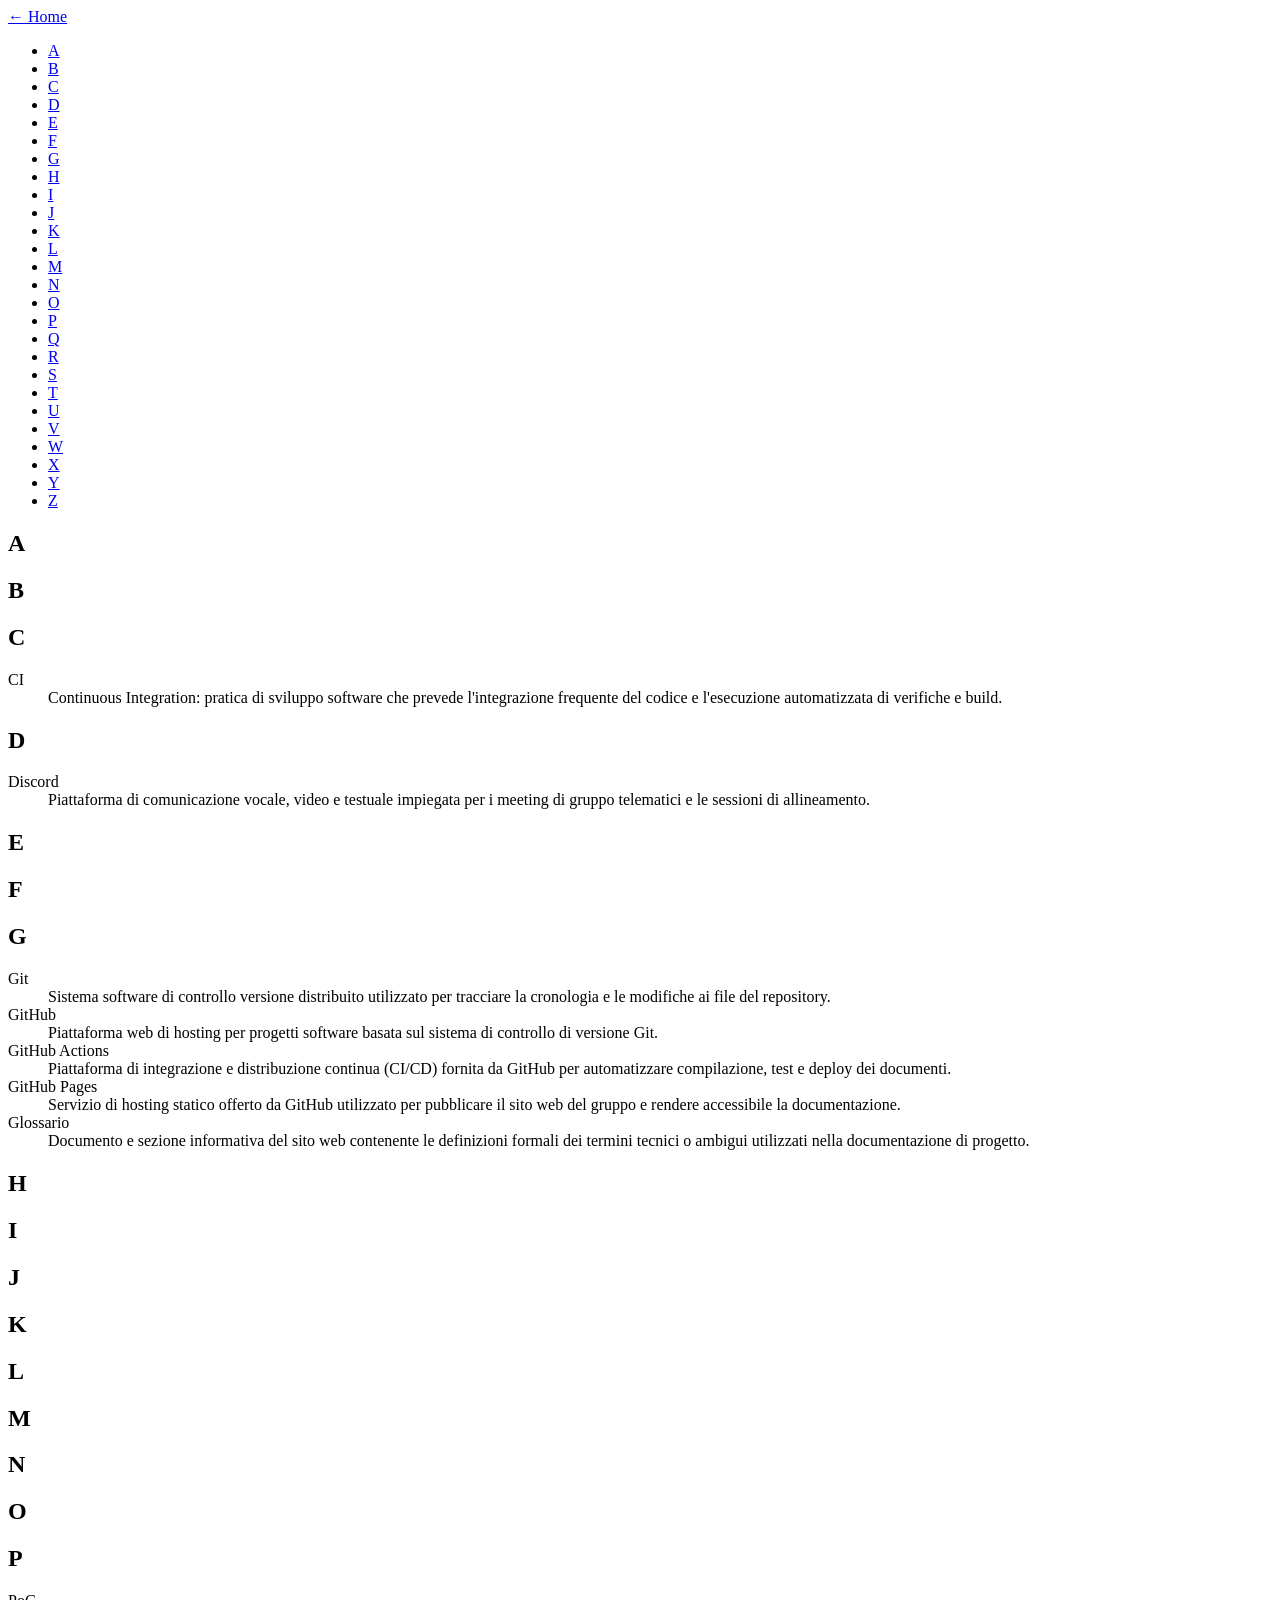
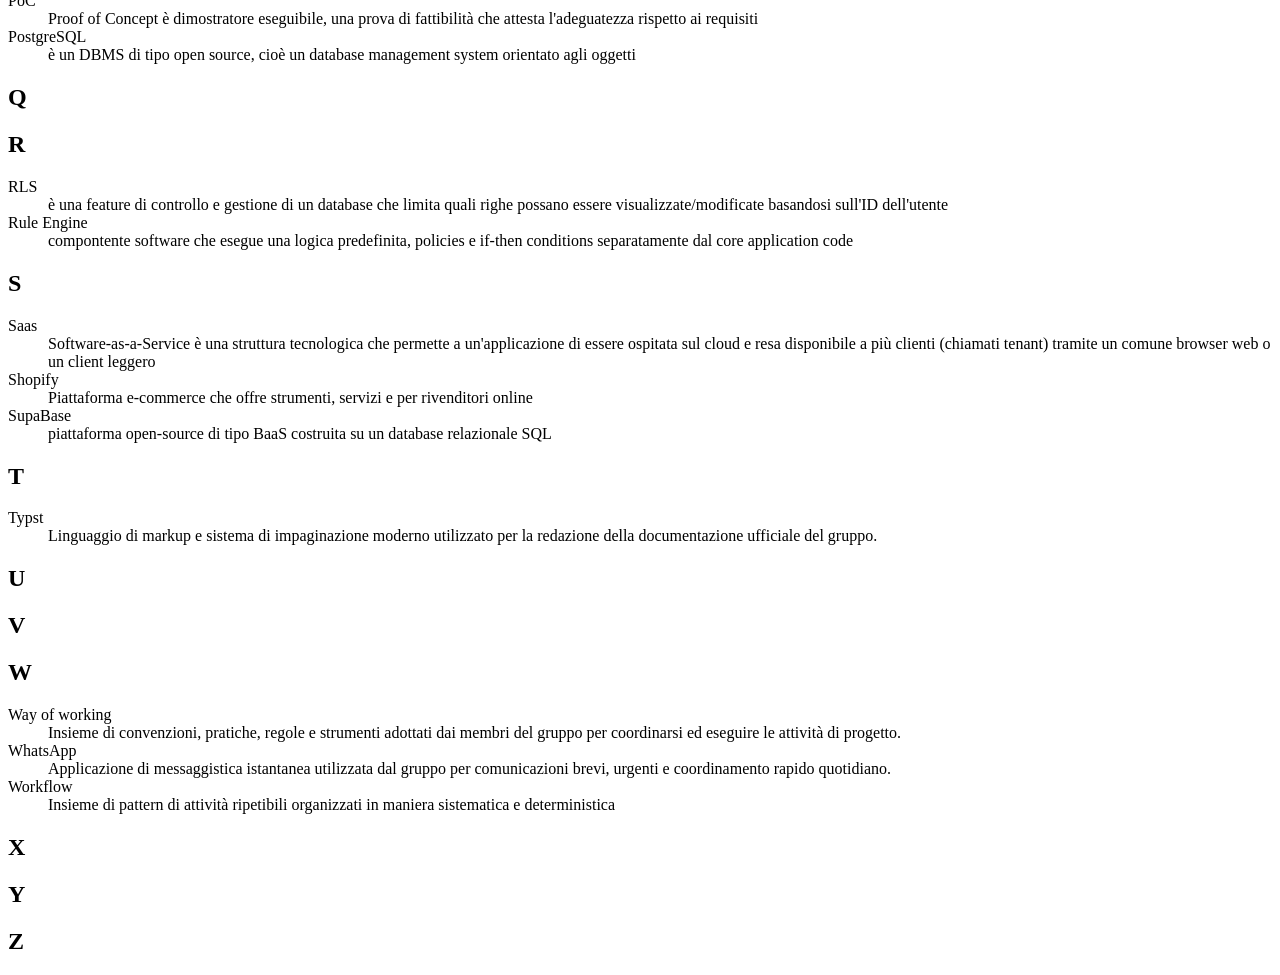
==== website/glossary.html @ 6cad77a4 "fix verbale halue + firma giusta" ====
<!DOCTYPE html>
<html lang="it">

<head>
  <meta charset="UTF-8">
  <meta name="viewport" content="width=device-width, initial-scale=1.0">
  <title>Glossario - Akme Group</title>
  <link rel="icon" href="./logo/logo-small2.png" type="image/png">
  <link rel="stylesheet" href="./style.css">
  <link rel="stylesheet" href="./glossario.css">
  <script src="./script.js" defer></script>
</head>

<body>
  <header>
    <nav aria-label="Navigazione lettere glossario">
      <div class="nav-top">
        <a href="index.html" id="home">
          <span class="btn-arrow" aria-hidden="true">←</span>
          <span>Home</span>
        </a>
      </div>

      <ul id="nav-navigation">
        <li><a href="#a" class="active">A</a></li>
        <li><a href="#b">B</a></li>
        <li><a href="#c">C</a></li>
        <li><a href="#d">D</a></li>
        <li><a href="#e">E</a></li>
        <li><a href="#f">F</a></li>
        <li><a href="#g">G</a></li>
        <li><a href="#h">H</a></li>
        <li><a href="#i">I</a></li>
        <li><a href="#j">J</a></li>
        <li><a href="#k">K</a></li>
        <li><a href="#l">L</a></li>
        <li><a href="#m">M</a></li>
        <li><a href="#n">N</a></li>
        <li><a href="#o">O</a></li>
        <li><a href="#p">P</a></li>
        <li><a href="#q">Q</a></li>
        <li><a href="#r">R</a></li>
        <li><a href="#s">S</a></li>
        <li><a href="#t">T</a></li>
        <li><a href="#u">U</a></li>
        <li><a href="#v">V</a></li>
        <li><a href="#w">W</a></li>
        <li><a href="#x">X</a></li>
        <li><a href="#y">Y</a></li>
        <li><a href="#z">Z</a></li>
      </ul>
    </nav>
  </header>

  <main>
    <section id="a">
      <h2>A</h2>
      <dl></dl>
    </section>

    <section id="b">
      <h2>B</h2>
      <dl></dl>
    </section>

    <section id="c">
      <h2>C</h2>
      <dl>
      <dt>CI</dt>
      <dd>Continuous Integration: pratica di sviluppo software che prevede l'integrazione frequente del codice e l'esecuzione automatizzata di verifiche e build.</dd>
    </dl>
    </section>

    <section id="d">
      <h2>D</h2>
      <dl>
      <dt>Discord</dt>
      <dd>Piattaforma di comunicazione vocale, video e testuale impiegata per i meeting di gruppo telematici e le sessioni di allineamento.</dd>
    </dl>
    </section>

    <section id="e">
      <h2>E</h2>
      <dl></dl>
    </section>

    <section id="f">
      <h2>F</h2>
      <dl></dl>
    </section>

    <section id="g">
      <h2>G</h2>
      <dl>
      <dt>Git</dt>
      <dd>Sistema software di controllo versione distribuito utilizzato per tracciare la cronologia e le modifiche ai file del repository.</dd>
      <dt>GitHub</dt>
      <dd>Piattaforma web di hosting per progetti software basata sul sistema di controllo di versione Git.</dd>
      <dt>GitHub Actions</dt>
      <dd>Piattaforma di integrazione e distribuzione continua (CI/CD) fornita da GitHub per automatizzare compilazione, test e deploy dei documenti.</dd>
      <dt>GitHub Pages</dt>
      <dd>Servizio di hosting statico offerto da GitHub utilizzato per pubblicare il sito web del gruppo e rendere accessibile la documentazione.</dd>
      <dt>Glossario</dt>
      <dd>Documento e sezione informativa del sito web contenente le definizioni formali dei termini tecnici o ambigui utilizzati nella documentazione di progetto.</dd>
    </dl>
    </section>

    <section id="h">
      <h2>H</h2>
      <dl></dl>
    </section>

    <section id="i">
      <h2>I</h2>
      <dl></dl>
    </section>

    <section id="j">
      <h2>J</h2>
      <dl></dl>
    </section>

    <section id="k">
      <h2>K</h2>
      <dl></dl>
    </section>

    <section id="l">
      <h2>L</h2>
      <dl></dl>
    </section>

    <section id="m">
      <h2>M</h2>
      <dl></dl>
    </section>

    <section id="n">
      <h2>N</h2>
      <dl></dl>
    </section>

    <section id="o">
      <h2>O</h2>
      <dl></dl>
    </section>

    <section id="p">
      <h2>P</h2>
      <dl>
      <dt>PoC</dt>
      <dd>Proof of Concept è dimostratore eseguibile, una prova di fattibilità che attesta l'adeguatezza rispetto ai requisiti</dd>
      <dt>PostgreSQL</dt>
      <dd>è un DBMS di tipo open source, cioè un database management system orientato agli oggetti</dd>
    </dl>
    </section>

    <section id="q">
      <h2>Q</h2>
      <dl></dl>
    </section>

    <section id="r">
      <h2>R</h2>
      <dl>
      <dt>RLS</dt>
      <dd>è una feature di controllo e gestione di un database che limita quali righe possano essere visualizzate/modificate basandosi sull'ID dell'utente</dd>
      <dt>Rule Engine</dt>
      <dd>compontente software che esegue una logica predefinita, policies e if-then conditions separatamente dal core application code</dd>
    </dl>
    </section>

    <section id="s">
      <h2>S</h2>
      <dl>
      <dt>Saas</dt>
      <dd>Software-as-a-Service è una struttura tecnologica che permette a un'applicazione di essere ospitata sul cloud e resa disponibile a più clienti (chiamati tenant) tramite un comune browser web o un client leggero</dd>
      <dt>Shopify</dt>
      <dd>Piattaforma e-commerce che offre strumenti, servizi e per rivenditori online</dd>
      <dt>SupaBase</dt>
      <dd>piattaforma open-source di tipo BaaS costruita su un database relazionale SQL</dd>
    </dl>
    </section>

    <section id="t">
      <h2>T</h2>
      <dl>
      <dt>Typst</dt>
      <dd>Linguaggio di markup e sistema di impaginazione moderno utilizzato per la redazione della documentazione ufficiale del gruppo.</dd>
    </dl>
    </section>

    <section id="u">
      <h2>U</h2>
      <dl></dl>
    </section>

    <section id="v">
      <h2>V</h2>
      <dl></dl>
    </section>

    <section id="w">
      <h2>W</h2>
      <dl>
      <dt>Way of working</dt>
      <dd>Insieme di convenzioni, pratiche, regole e strumenti adottati dai membri del gruppo per coordinarsi ed eseguire le attività di progetto.</dd>
      <dt>WhatsApp</dt>
      <dd>Applicazione di messaggistica istantanea utilizzata dal gruppo per comunicazioni brevi, urgenti e coordinamento rapido quotidiano.</dd>
      <dt>Workflow</dt>
      <dd>Insieme di pattern di attività ripetibili organizzati in maniera sistematica e deterministica</dd>
    </dl>
    </section>

    <section id="x">
      <h2>X</h2>
      <dl></dl>
    </section>

    <section id="y">
      <h2>Y</h2>
      <dl></dl>
    </section>

    <section id="z">
      <h2>Z</h2>
      <dl></dl>
    </section>
  </main>
</body>

</html>
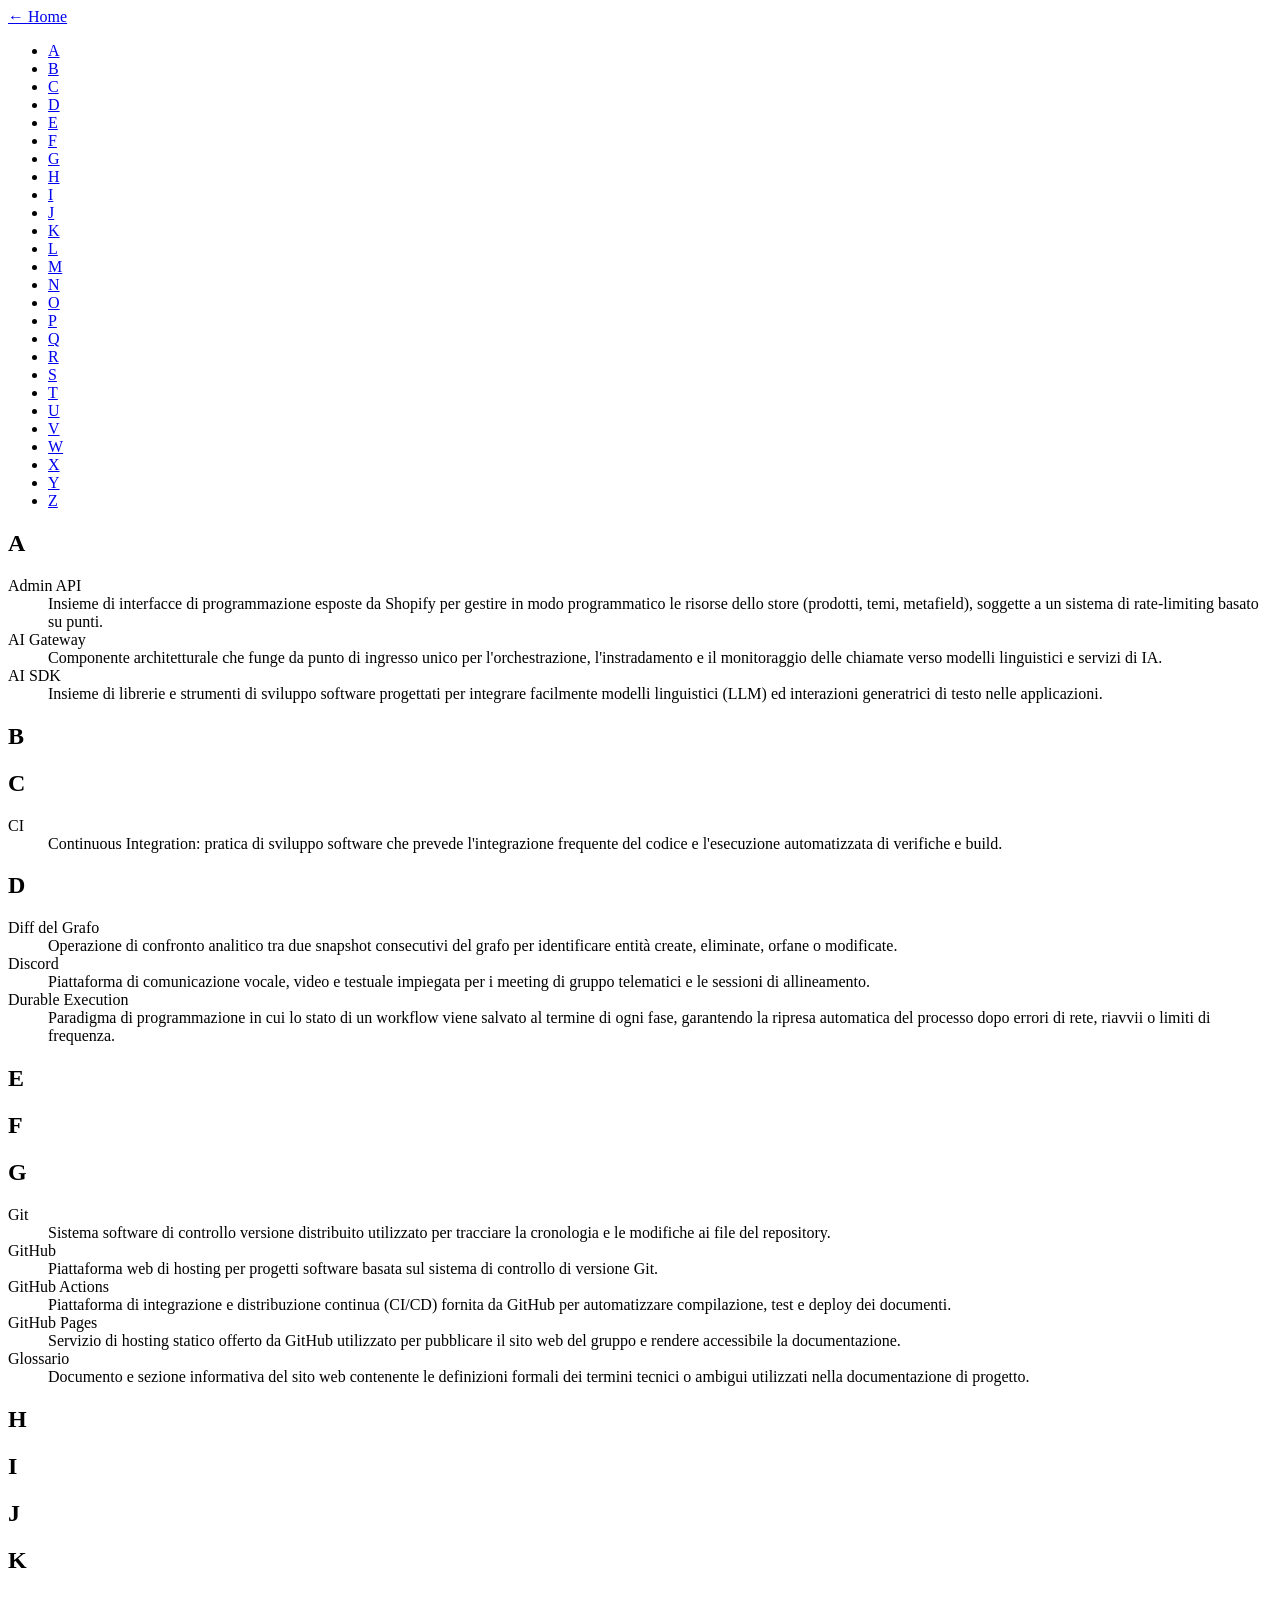
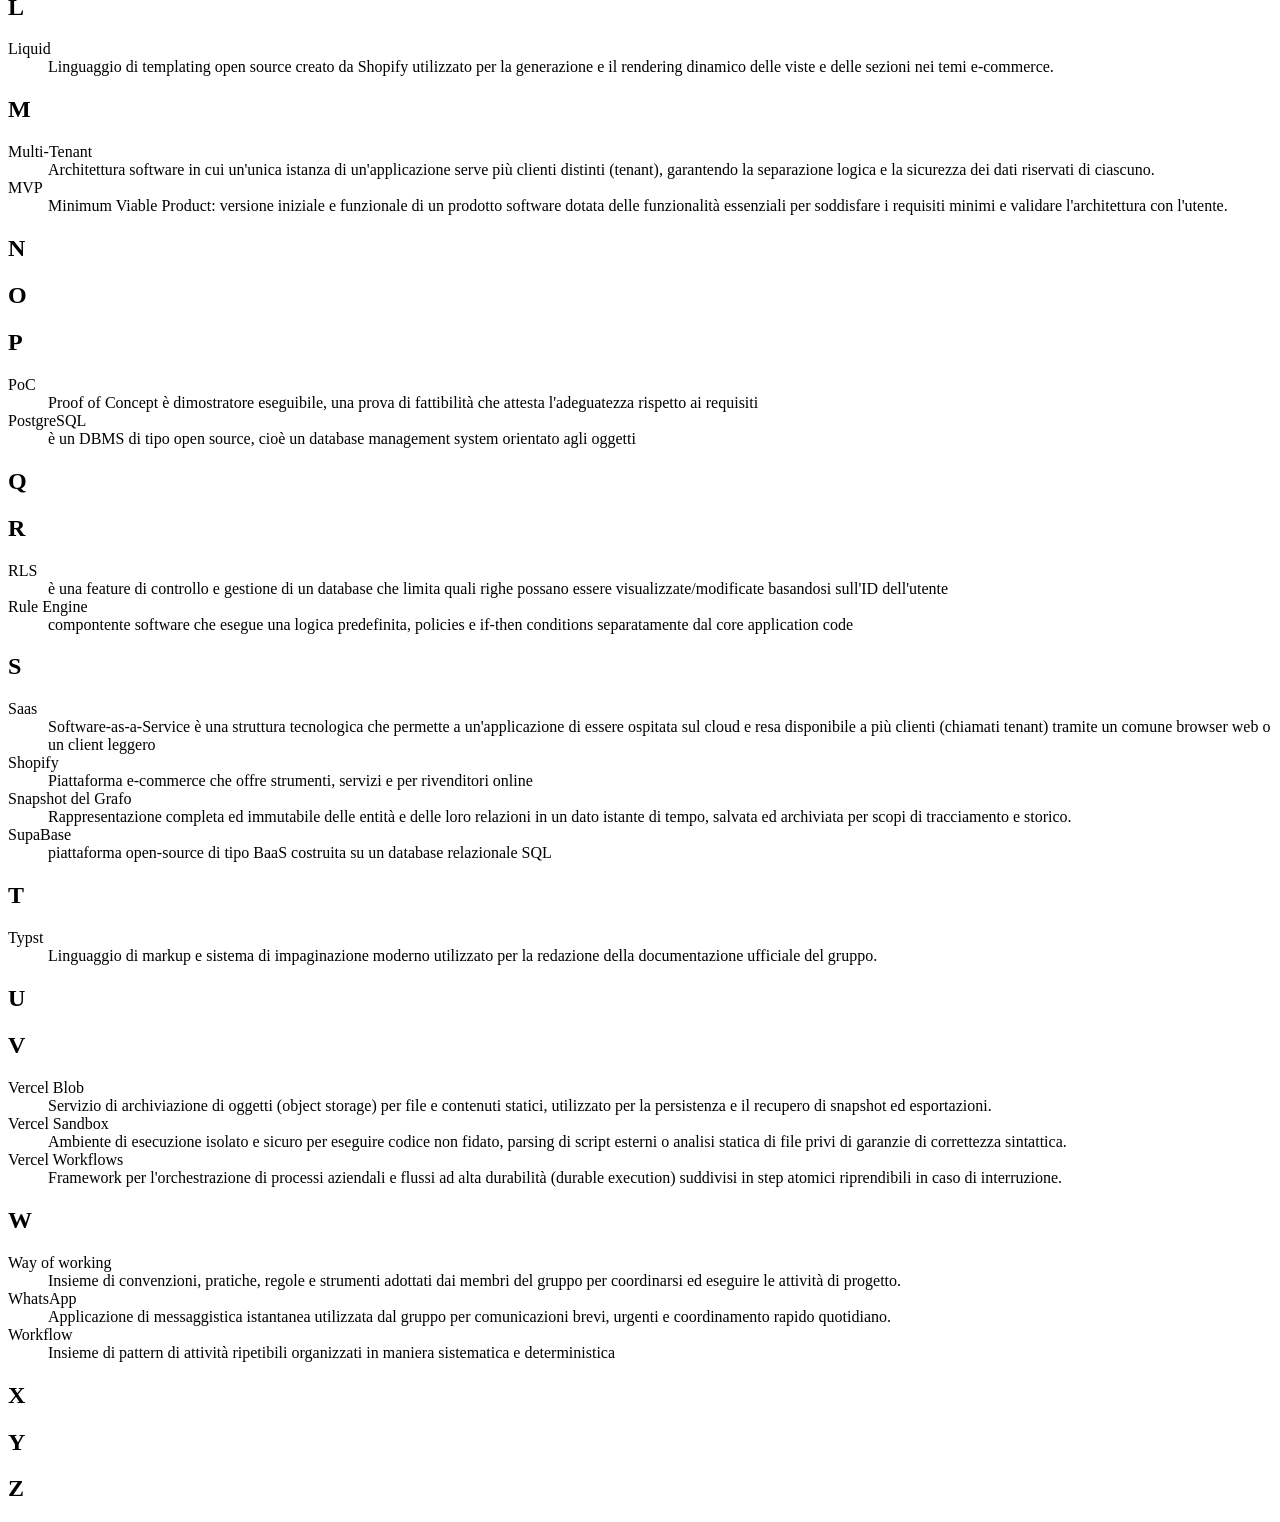
==== commit edde8c85: "nuovo glossario e pdf aggiornato" ====
--- a/website/glossary.html
+++ b/website/glossary.html
@@ -55,7 +55,14 @@
   <main>
     <section id="a">
       <h2>A</h2>
-      <dl></dl>
+      <dl>
+      <dt>Admin API</dt>
+      <dd>Insieme di interfacce di programmazione esposte da Shopify per gestire in modo programmatico le risorse dello store (prodotti, temi, metafield), soggette a un sistema di rate-limiting basato su punti.</dd>
+      <dt>AI Gateway</dt>
+      <dd>Componente architetturale che funge da punto di ingresso unico per l'orchestrazione, l'instradamento e il monitoraggio delle chiamate verso modelli linguistici e servizi di IA.</dd>
+      <dt>AI SDK</dt>
+      <dd>Insieme di librerie e strumenti di sviluppo software progettati per integrare facilmente modelli linguistici (LLM) ed interazioni generatrici di testo nelle applicazioni.</dd>
+    </dl>
     </section>
 
     <section id="b">
@@ -74,8 +81,12 @@
     <section id="d">
       <h2>D</h2>
       <dl>
+      <dt>Diff del Grafo</dt>
+      <dd>Operazione di confronto analitico tra due snapshot consecutivi del grafo per identificare entità create, eliminate, orfane o modificate.</dd>
       <dt>Discord</dt>
       <dd>Piattaforma di comunicazione vocale, video e testuale impiegata per i meeting di gruppo telematici e le sessioni di allineamento.</dd>
+      <dt>Durable Execution</dt>
+      <dd>Paradigma di programmazione in cui lo stato di un workflow viene salvato al termine di ogni fase, garantendo la ripresa automatica del processo dopo errori di rete, riavvii o limiti di frequenza.</dd>
     </dl>
     </section>
 
@@ -127,12 +138,20 @@
 
     <section id="l">
       <h2>L</h2>
-      <dl></dl>
+      <dl>
+      <dt>Liquid</dt>
+      <dd>Linguaggio di templating open source creato da Shopify utilizzato per la generazione e il rendering dinamico delle viste e delle sezioni nei temi e-commerce.</dd>
+    </dl>
     </section>
 
     <section id="m">
       <h2>M</h2>
-      <dl></dl>
+      <dl>
+      <dt>Multi-Tenant</dt>
+      <dd>Architettura software in cui un'unica istanza di un'applicazione serve più clienti distinti (tenant), garantendo la separazione logica e la sicurezza dei dati riservati di ciascuno.</dd>
+      <dt>MVP</dt>
+      <dd>Minimum Viable Product: versione iniziale e funzionale di un prodotto software dotata delle funzionalità essenziali per soddisfare i requisiti minimi e validare l'architettura con l'utente.</dd>
+    </dl>
     </section>
 
     <section id="n">
@@ -177,6 +196,8 @@
       <dd>Software-as-a-Service è una struttura tecnologica che permette a un'applicazione di essere ospitata sul cloud e resa disponibile a più clienti (chiamati tenant) tramite un comune browser web o un client leggero</dd>
       <dt>Shopify</dt>
       <dd>Piattaforma e-commerce che offre strumenti, servizi e per rivenditori online</dd>
+      <dt>Snapshot del Grafo</dt>
+      <dd>Rappresentazione completa ed immutabile delle entità e delle loro relazioni in un dato istante di tempo, salvata ed archiviata per scopi di tracciamento e storico.</dd>
       <dt>SupaBase</dt>
       <dd>piattaforma open-source di tipo BaaS costruita su un database relazionale SQL</dd>
     </dl>
@@ -197,7 +218,14 @@
 
     <section id="v">
       <h2>V</h2>
-      <dl></dl>
+      <dl>
+      <dt>Vercel Blob</dt>
+      <dd>Servizio di archiviazione di oggetti (object storage) per file e contenuti statici, utilizzato per la persistenza e il recupero di snapshot ed esportazioni.</dd>
+      <dt>Vercel Sandbox</dt>
+      <dd>Ambiente di esecuzione isolato e sicuro per eseguire codice non fidato, parsing di script esterni o analisi statica di file privi di garanzie di correttezza sintattica.</dd>
+      <dt>Vercel Workflows</dt>
+      <dd>Framework per l'orchestrazione di processi aziendali e flussi ad alta durabilità (durable execution) suddivisi in step atomici riprendibili in caso di interruzione.</dd>
+    </dl>
     </section>
 
     <section id="w">
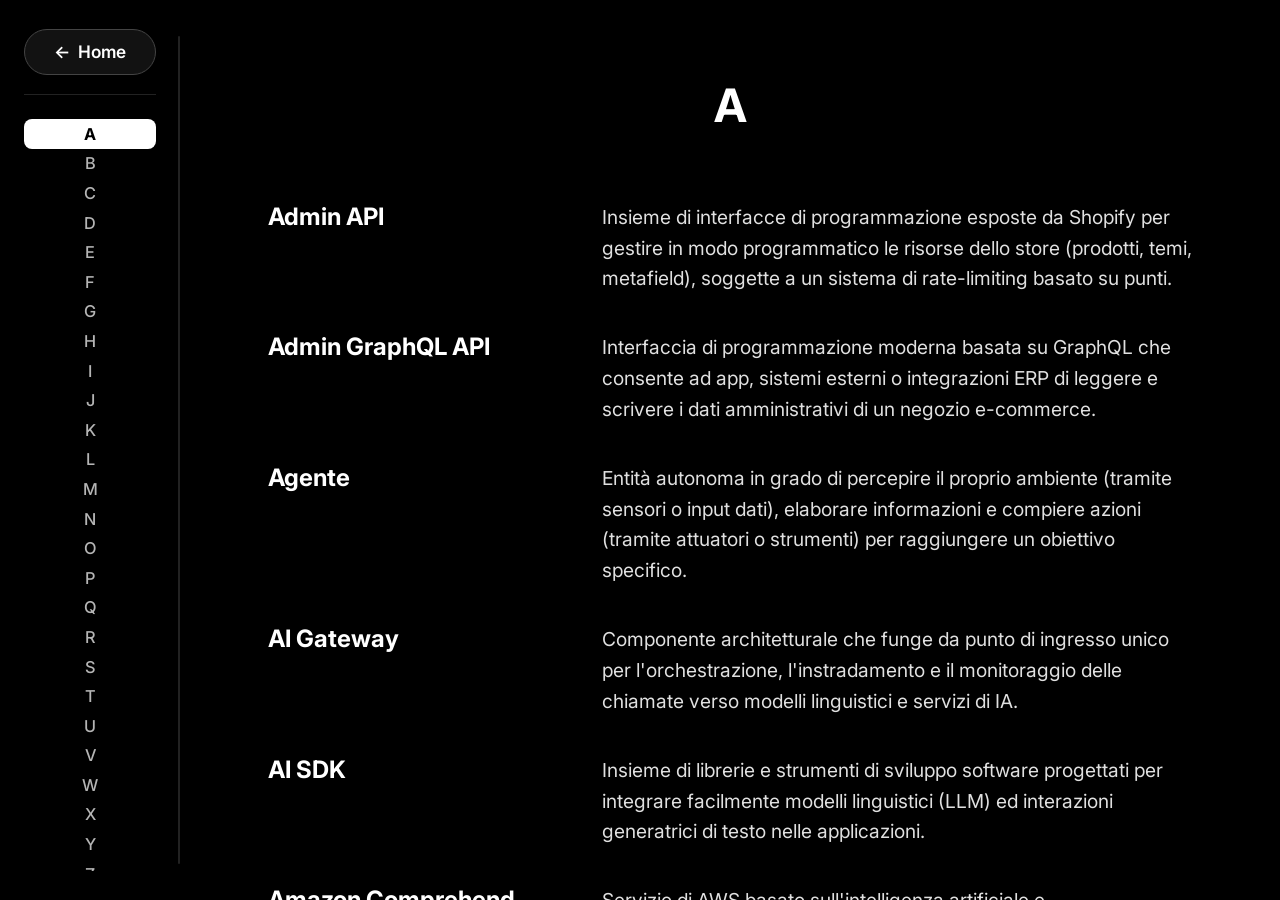
==== commit a72cded4: "ci: aggiornamento automatico PDF, sito web e glossario [skip ci]" ====
--- a/website/glossary.html
+++ b/website/glossary.html
@@ -58,23 +58,64 @@
       <dl>
       <dt>Admin API</dt>
       <dd>Insieme di interfacce di programmazione esposte da Shopify per gestire in modo programmatico le risorse dello store (prodotti, temi, metafield), soggette a un sistema di rate-limiting basato su punti.</dd>
+      <dt>Admin GraphQL API</dt>
+      <dd>Interfaccia di programmazione moderna basata su GraphQL che consente ad app, sistemi esterni o integrazioni ERP di leggere e scrivere i dati amministrativi di un negozio e-commerce.</dd>
+      <dt>Agente</dt>
+      <dd>Entità autonoma in grado di percepire il proprio ambiente (tramite sensori o input dati), elaborare informazioni e compiere azioni (tramite attuatori o strumenti) per raggiungere un obiettivo specifico.</dd>
       <dt>AI Gateway</dt>
       <dd>Componente architetturale che funge da punto di ingresso unico per l'orchestrazione, l'instradamento e il monitoraggio delle chiamate verso modelli linguistici e servizi di IA.</dd>
       <dt>AI SDK</dt>
       <dd>Insieme di librerie e strumenti di sviluppo software progettati per integrare facilmente modelli linguistici (LLM) ed interazioni generatrici di testo nelle applicazioni.</dd>
+      <dt>Amazon Comprehend Medical</dt>
+      <dd>Servizio di AWS basato sull'intelligenza artificiale e sull'elaborazione del linguaggio naturale specializzato in ambito medico.</dd>
+      <dt>Angular</dt>
+      <dd>Framework di sviluppo open-source, basato su Typescript e guidato da Google, utilizzato per la creazione di applicazioni web a pagina singola di livello aziendale.</dd>
+      <dt>API REST</dt>
+      <dd>Application Programming Interface - Representational State Transfer: è un tipo di interfaccia di programmazione delle applicazioni che segue le regole di uno stile architetturale per sistemi web.</dd>
+      <dt>Assistente conversazionale</dt>
+      <dd>Programma software che sfrutta l'intelligenza artificiale per interagire con gli utenti tramite linguaggio naturale.</dd>
+      <dt>Audit</dt>
+      <dd>Valutazione sistematica, indipendente e documentata dell'infrastruttura tecnologica, dei software, delle procedure e delle politiche di sicurezza di un'organizzazione.</dd>
+      <dt>AWS</dt>
+      <dd>Amazon Web Services: Raccolta di servizi infrastrutturali offerti tramite cloud.</dd>
+      <dt>AWS Lambda</dt>
+      <dd>Servizio di calcolo serverless fornito da AWS, che permette di eseguire codice in risposta a specifici eventi senza dover gestire o configurare alcuna infrastruttura sottostante.</dd>
+      <dt>Axum</dt>
+      <dd>Framework per lo sviluppo web e la creazione di API, scritto in Rust.</dd>
     </dl>
     </section>
 
     <section id="b">
       <h2>B</h2>
-      <dl></dl>
+      <dl>
+      <dt>Backoffice</dt>
+      <dd>Parte di un sistema informativo o di un software che gestisce le operazioni interne, l'amministrazione, i dati e la logica di business, non visibile all'utente finale.</dd>
+      <dt>Bedrock</dt>
+      <dd>Servizio gestito da AWS che permette di accedere a modelli di AI generativa ad alte prestazioni per creare e scalare app di AI.</dd>
+    </dl>
     </section>
 
     <section id="c">
       <h2>C</h2>
       <dl>
+      <dt>C4</dt>
+      <dd>Sistema di notazione standardizzato per la progettazione e la mappatura dell'architettura del software.</dd>
+      <dt>ChatGPT</dt>
+      <dd>Assistente virtuale basato sull'intelligenza artificiale generativa e sugli LLM, sviluppato da OpenAI.</dd>
       <dt>CI</dt>
       <dd>Continuous Integration: pratica di sviluppo software che prevede l'integrazione frequente del codice e l'esecuzione automatizzata di verifiche e build.</dd>
+      <dt>Claude</dt>
+      <dd>Assistente virtuale basato sull'intelligenza artificiale generativa e sugli LLM, sviluppato da Anthropic.</dd>
+      <dt>Cloud-ready</dt>
+      <dd>Un'infrastruttura cloud-ready è un sistema informatico aziendale progettato, configurato e ottimizzato per poter migrare, integrarsi e  interagire facilmente con i servizi di cloud computing senza richiedere una totale riprogettazione radicale dell'architettura esistente.</dd>
+      <dt>Container</dt>
+      <dd>Unità software leggera e autonoma che impacchetta un'applicazione insieme a tutto ciò di cui ha bisogno per funzionare.</dd>
+      <dt>Copilot</dt>
+      <dd>Assistente virtuale basato sull'intelligenza artificiale generativa e sugli LLM, sviluppato da Microsoft.</dd>
+      <dt>CRM</dt>
+      <dd>Customer Relationship Management: Insieme di strategie, processi aziendali e strumenti tecnologici che un'impresa utilizza per gestire, tracciare e migliorare tutte le interazioni con i clienti attuali e potenziali.</dd>
+      <dt>CSS</dt>
+      <dd>Cascading Style Sheets: Linguaggio informatico usato per definire la presentazione, la grafica e il design di documenti scritti in HTML, XHTML o XML.</dd>
     </dl>
     </section>
 
@@ -85,6 +126,10 @@
       <dd>Operazione di confronto analitico tra due snapshot consecutivi del grafo per identificare entità create, eliminate, orfane o modificate.</dd>
       <dt>Discord</dt>
       <dd>Piattaforma di comunicazione vocale, video e testuale impiegata per i meeting di gruppo telematici e le sessioni di allineamento.</dd>
+      <dt>DPIA</dt>
+      <dd>Data Protection Impact Assessment: Processo di analisi preventiva che serve a descrivere un trattamento dei dati personali, valutarne la necessità e la proporzionalità e gestire i rischi per i diritti e le libertà delle persone.</dd>
+      <dt>DuckDB</dt>
+      <dd>Sistema di gestione di database relazionale in-process, open-source e orientato alle colonne, progettato specificamente per l'analisi dei dati (OLAP).</dd>
       <dt>Durable Execution</dt>
       <dd>Paradigma di programmazione in cui lo stato di un workflow viene salvato al termine di ogni fase, garantendo la ripresa automatica del processo dopo errori di rete, riavvii o limiti di frequenza.</dd>
     </dl>
@@ -92,17 +137,39 @@
 
     <section id="e">
       <h2>E</h2>
-      <dl></dl>
+      <dl>
+      <dt>EasyOCR</dt>
+      <dd>Libreria Python open-source basata su PyTorch e sviluppata da Jaided AI per il riconoscimento ottico dei caratteri (OCR).</dd>
+      <dt>Embassy</dt>
+      <dd>Framework asincrono open-source per il linguaggio Rust, progettato appositamente per la programmazione di sistemi embedded e microcontrolli.</dd>
+      <dt>ERP</dt>
+      <dd>Enterprise Resource Planning: Software gestionale integrato che le aziende usano per coordinare, automatizzare e gestire in un unico sistema tutte le attività operative e i processi di business quotidiani.</dd>
+      <dt>ETL</dt>
+      <dd>Extract Transform Load: sistema automatizzato che raccoglie dati grezzi da varie origini, li elabora e li trasferisce in un database centrale per l'analisi.</dd>
+    </dl>
     </section>
 
     <section id="f">
       <h2>F</h2>
-      <dl></dl>
+      <dl>
+      <dt>fast-whisper</dt>
+      <dd>Conosciuto anche come faster-whisper, è una reimplementazione ottimizzata del modello di riconoscimento vocale Whisper di OpenAI, progettata per essere drasticamente più veloce e consumare meno memoria.</dd>
+      <dt>FastMCP</dt>
+      <dd>Framework open-source scritto principalmente in Python e TypeScript. Progettato da Prefect per semplificare lo sviluppo di server e client basati sul MCP.</dd>
+      <dt>Flutter</dt>
+      <dd>Framework open-source creato da Google per lo sviluppo di interfacce utente.</dd>
+    </dl>
     </section>
 
     <section id="g">
       <h2>G</h2>
       <dl>
+      <dt>GDPR</dt>
+      <dd>General Data Protection Regulation: Regolamento UE/2016/679 che tratta la protezione dei dati personali e la privacy.</dd>
+      <dt>Gemini</dt>
+      <dd>Assistente virtuale basato sull'intelligenza artificiale generativa e sugli LLM, sviluppato da Google.</dd>
+      <dt>GenAI</dt>
+      <dd>Intelligenza Artificiale Generativa: Ramo dell'intellgenza artificiale capace di creare nuovi contenuti originali in risposta a un prompt.</dd>
       <dt>Git</dt>
       <dd>Sistema software di controllo versione distribuito utilizzato per tracciare la cronologia e le modifiche ai file del repository.</dd>
       <dt>GitHub</dt>
@@ -113,40 +180,88 @@
       <dd>Servizio di hosting statico offerto da GitHub utilizzato per pubblicare il sito web del gruppo e rendere accessibile la documentazione.</dd>
       <dt>Glossario</dt>
       <dd>Documento e sezione informativa del sito web contenente le definizioni formali dei termini tecnici o ambigui utilizzati nella documentazione di progetto.</dd>
+      <dt>GraphQL</dt>
+      <dd>Linguaggio di interrogazione e manipolazione dei dati open-source per API e un runtime per soddisfare query con dati esistenti.</dd>
     </dl>
     </section>
 
     <section id="h">
       <h2>H</h2>
-      <dl></dl>
+      <dl>
+      <dt>Harness engineering</dt>
+      <dd>Disciplina che si occupa di progettare e costruire l'infrastruttura, il contesto, gli strumenti e le regole che circondano un modello di IA, trasformandolo in un agente autonomo, sicuro e affidabile.</dd>
+      <dt>HTML</dt>
+      <dd>HyperText Markup Language: standard universale utilizzato per creare e strutturare le pagine web.</dd>
+    </dl>
     </section>
 
     <section id="i">
       <h2>I</h2>
-      <dl></dl>
+      <dl>
+      <dt>In-memory</dt>
+      <dd>Tecnologia in cui i dati vengono elaborati e archiviati direttamente nella RAM del computer, anzichè su unità di memoria di massa.</dd>
+      <dt>Infrastructure as Code</dt>
+      <dd>Metodologia di gestione e provisioning dell'infrastruttura IT che utiizza file di configurazione e leggibili da macchina anziché processi manuali o strumenti interattivi.</dd>
+    </dl>
     </section>
 
     <section id="j">
       <h2>J</h2>
-      <dl></dl>
+      <dl>
+      <dt>Java</dt>
+      <dd>Linguaggio di programmazione ad alto livello, orientato agli oggetti e a tipizzazione statica.</dd>
+      <dt>Java Spring Boot</dt>
+      <dd>Framework open-source basato sulla Java Virtual Machine che semplifica e velocizza la creazione di applicazioni web e microservizi stand-alone.</dd>
+      <dt>JavaScript</dt>
+      <dd>Linguaggio di programmazione di alto livello, interpretato e multi-paradigma, utilizzato principalmente per rendere interattive e dinamiche le pagine web.</dd>
+      <dt>JSON</dt>
+      <dd>JavaScript Object Notation: è un formato testuale leggero e strutturato, progettato per lo scambio di dati tra applicazioni.</dd>
+    </dl>
     </section>
 
     <section id="k">
       <h2>K</h2>
-      <dl></dl>
+      <dl>
+      <dt>Kafka</dt>
+      <dd>Piattaforma open-source di streaming di eventi distribuito, utilizzata per raccogliere, elaborare, memorizzare e analizzare flussi di dati in tempo reale.</dd>
+      <dt>KNX IoT 3rd Party API</dt>
+      <dd>Standard sviluppato da KNX Association per permettere a dispositici e servizi software di terze parti di interagire facilmente con un impianto domotico KNX.</dd>
+      <dt>Kubernetes</dt>
+      <dd>Spesso abbreviato in K8s, è una piattaforma open-source per l'orchestrazione dei container.</dd>
+    </dl>
     </section>
 
     <section id="l">
       <h2>L</h2>
       <dl>
+      <dt>LangChain4j</dt>
+      <dd>Framework open-source progettato per semplificare l'integrazione di funzionalità di AI e LLM all'interno di applicazioni scritte in Java.</dd>
       <dt>Liquid</dt>
       <dd>Linguaggio di templating open source creato da Shopify utilizzato per la generazione e il rendering dinamico delle viste e delle sezioni nei temi e-commerce.</dd>
+      <dt>LiteLLM</dt>
+      <dd>Libreria Python open-source che funge da proxy universale per interagire con oltre 100 LLM tramite un unico formato standardizzato.</dd>
+      <dt>LLM</dt>
+      <dd>Large Language Model: è un sistema di intelligenza artificiale avanzato progettato per comprendere, elaborare e generare testo in linguaggio naturale.</dd>
     </dl>
     </section>
 
     <section id="m">
       <h2>M</h2>
       <dl>
+      <dt>MariaDB</dt>
+      <dd>Sistema di gestione di database relazionali open-source.</dd>
+      <dt>Markdown</dt>
+      <dd>Linguaggio di markup leggero, progettato per formattare documenti in testo semplice in modo che possano essere facilmente letti così come sono o convertiti in altri formati.</dd>
+      <dt>MCP</dt>
+      <dd>Model Context Protocol: Standard aperto e open-source introdotto da Anthropic per connettere i modelli di intelligenza artificiale a dati, app e servizi esterni in modo sicuro e bidirezionale.</dd>
+      <dt>Mermaid</dt>
+      <dd>Libreria basata su JavaScript che permette di generare diagrammi e visualizzazioni di testo ispirandosi alla sintassi Markdown.</dd>
+      <dt>Message broker</dt>
+      <dd>Software intermediario che permette a diverse applicazioni, servizi o sistemi di comunicare e scambiare dati in modo asincrono.</dd>
+      <dt>MFA</dt>
+      <dd>Multi-Factor Authentication: Sistema di sicurezza informatica che richiede all'utente di verificare la propria identità utilizzando due o più metodi indipendenti prima di concedere l'accesso a un account o a un servizio.</dd>
+      <dt>Multi-tenancy</dt>
+      <dd>Architettura software in cui una singola istanza di un'applicazione e della relativa infrastruttura serve contemporaneamente più clienti o organizzazioni, chiamati tenant.</dd>
       <dt>Multi-Tenant</dt>
       <dd>Architettura software in cui un'unica istanza di un'applicazione serve più clienti distinti (tenant), garantendo la separazione logica e la sicurezza dei dati riservati di ciascuno.</dd>
       <dt>MVP</dt>
@@ -156,36 +271,85 @@
 
     <section id="n">
       <h2>N</h2>
-      <dl></dl>
+      <dl>
+      <dt>NATS</dt>
+      <dd>Sistema di messaggistica open-source ad alte prestazioni, progettato per la comunicazione tra microservizi e sistemi distribuiti.</dd>
+      <dt>Next.js</dt>
+      <dd>Framework open-source basato su React e sviluppato da Vercel, che serve a creare applicazioni e siti web full-stack pronti per la produzione.</dd>
+      <dt>NLP</dt>
+      <dd>Natural Language Processing: Ramo dell'intelligenza artificiale e della linguistica computazionale che studia come far interagire i computer con il linguaggio umano.</dd>
+    </dl>
     </section>
 
     <section id="o">
       <h2>O</h2>
-      <dl></dl>
+      <dl>
+      <dt>OAuth2</dt>
+      <dd>Open Authorization 2.0: Standard aperto di autorizzazione delegata, che consente a un'applicazione di terze parti di accedere a risorse protette per conto di un utente, senza dover condividere la password o le credenziali dell'utente con l'applicazione stessa.</dd>
+      <dt>OCR</dt>
+      <dd>Optical Character Recognition: è una tecnologia che permette di convertire immagini di testo in testo digitale modificabile e ricercabile da un computer.</dd>
+      <dt>OLAP</dt>
+      <dd>On-Line Analytical Processing: tecnologia software che consente di analizzare in modo rapido, interattivo e multidimensionale grandi quantità di dati aziendali.</dd>
+      <dt>Open-source</dt>
+      <dd>Software il cui codice sorgente è reso pubblico e acessibile, permettendo a chiunque di studiarlo, utilizzarlo, modificarlo e redistribuirlo.</dd>
+      <dt>OpenCode</dt>
+      <dd>Agente di programmazione basato sull'intelligenza artificiale, gratuito e open-source rilasciato con licenza MIT.</dd>
+      <dt>openWakeWord</dt>
+      <dd>Framework di rilevamento audio open-source specializzato nel riconoscere wake words.</dd>
+    </dl>
     </section>
 
     <section id="p">
       <h2>P</h2>
       <dl>
+      <dt>pgvector</dt>
+      <dd>Estensione open-source per il database relazionale PostGreSQL che permette di memorizzare, indicizzare e interrogare vector embedding direttamente all'interno dello stesso database.</dd>
+      <dt>Piper</dt>
+      <dd>Sistema open-source di TTS basato su reti neurali, progettato per convertire il testo scritto in audio dal suono naturale ed espressivo lavorando interamente in locale.</dd>
       <dt>PoC</dt>
       <dd>Proof of Concept è dimostratore eseguibile, una prova di fattibilità che attesta l'adeguatezza rispetto ai requisiti</dd>
+      <dt>Polling</dt>
+      <dd>Tecnica in cui un sistema centrale o un programma interroga a intervalli regolari un dispositivo, una periferica o un server per verificare se ci sono dati da elaborare, modifiche di stato o richieste in corso.</dd>
       <dt>PostgreSQL</dt>
       <dd>è un DBMS di tipo open source, cioè un database management system orientato agli oggetti</dd>
+      <dt>Prompt</dt>
+      <dd>Input (testuale, grafico o numerico) che fornisce a un sistema un'istruzione per generare una risposta.</dd>
+      <dt>PWA</dt>
+      <dd>Progressive Web App: è un'applicazione web sviluppata con linguaggi standard del web, che si comporta in modo simile ad un'app nativa su dispositivi mobili o desktop.</dd>
+      <dt>Python</dt>
+      <dd>Linguaggio di programmazione ad alto livello, orientato agli oggetti e interpretato.</dd>
     </dl>
     </section>
 
     <section id="q">
       <h2>Q</h2>
-      <dl></dl>
+      <dl>
+      <dt>Qdrant</dt>
+      <dd>Database vettoriale e motore di ricerca per similarità open-source scritto in Rust.</dd>
+    </dl>
     </section>
 
     <section id="r">
       <h2>R</h2>
       <dl>
+      <dt>RAG</dt>
+      <dd>Retrieval-Augmented Generation: è una tecnica di intelligenza artificiale che migliora le risposte dei modelli linguistici collegandoli a una base di conoscenza esterna e aggiornata prima di generare l'output.</dd>
+      <dt>RBAC</dt>
+      <dd>Role-Based Access Control: Modello di sicurezza informatica che regola l'accesso a sistemi, applicazioni e dati in base al ruolo che l'utente ricopre all'interno di un'organizzazione.</dd>
+      <dt>React</dt>
+      <dd>Libreria JavaScript open-source utilizzata per creare interfacce utente, in particolare per applicazioni a pagina singola.</dd>
+      <dt>React Native</dt>
+      <dd>Framework open-source creato da Meta che permette di sviluppare applicazioni mobili native per iOS e Android utilizzando Javascript e React.</dd>
+      <dt>Redis</dt>
+      <dd>REmote DIctionary Server: Data store open-source in-memory, utilizzato principalmente come database non relazionale, cache e message broker</dd>
+      <dt>Rhasspy</dt>
+      <dd>Toolkit open-source per la creazione di assistenti vocali personalizzati.</dd>
       <dt>RLS</dt>
       <dd>è una feature di controllo e gestione di un database che limita quali righe possano essere visualizzate/modificate basandosi sull'ID dell'utente</dd>
       <dt>Rule Engine</dt>
       <dd>compontente software che esegue una logica predefinita, policies e if-then conditions separatamente dal core application code</dd>
+      <dt>Rust</dt>
+      <dd>Linguaggio di programmazione compilato e multi-paradigma progettato per essere sicuro e veloce.</dd>
     </dl>
     </section>
 
@@ -194,10 +358,22 @@
       <dl>
       <dt>Saas</dt>
       <dd>Software-as-a-Service è una struttura tecnologica che permette a un'applicazione di essere ospitata sul cloud e resa disponibile a più clienti (chiamati tenant) tramite un comune browser web o un client leggero</dd>
+      <dt>SAL</dt>
+      <dd>Stato Avanzamento Lavori: Riunione periodica o documento di verifica che misura il progresso di un progetto software o tecnologico rispetto agli obiettivi, ai tempi e ai costi stabiliti.</dd>
+      <dt>Sentence-transformers</dt>
+      <dd>Noti anche come SBERT, sono modelli di IA basati su architetture Transformer progettati per mappare frasi, paragrafi o documenti interi in vettori numerici a dimensione fissa.</dd>
       <dt>Shopify</dt>
       <dd>Piattaforma e-commerce che offre strumenti, servizi e per rivenditori online</dd>
+      <dt>Silero VAD</dt>
+      <dd>Silero Voice Activity Detection: Modello di in intelligenza artificiale open-source e pre-addestrato per rilevare la presenza di una voce umana all'interno di un flusso audio.</dd>
+      <dt>Similarità coseno</dt>
+      <dd>Misura utilizzata in data science per calcolare quanto due vettori siano simili tra loro, indipendentemente dalla loro grandezza.</dd>
       <dt>Snapshot del Grafo</dt>
       <dd>Rappresentazione completa ed immutabile delle entità e delle loro relazioni in un dato istante di tempo, salvata ed archiviata per scopi di tracciamento e storico.</dd>
+      <dt>SQLite</dt>
+      <dd>Libreria software scritta in linguaggio C che implementa un motore di database relazionale di tipo SQL, senza server e auto-contenuto.</dd>
+      <dt>STT</dt>
+      <dd>Speech-to-Text: Tecnologia che converte automaticamente il linguaggio parlato in testo scritto.</dd>
       <dt>SupaBase</dt>
       <dd>piattaforma open-source di tipo BaaS costruita su un database relazionale SQL</dd>
     </dl>
@@ -206,6 +382,16 @@
     <section id="t">
       <h2>T</h2>
       <dl>
+      <dt>Tesseract</dt>
+      <dd>Motore di riconoscimento ottico dei caratteri (OCR).</dd>
+      <dt>Transformer</dt>
+      <dd>Tipo di rete neurale che permette al modello di valutare le relazioni e il contesto tra tutte le parole di una sequenza contemporaneamente.</dd>
+      <dt>Trigger</dt>
+      <dd>Frammento di codice o procedura che viene eseguita automaticamente in risposta a un evento specifico, senza bisogno di un comando manuale.</dd>
+      <dt>TTS</dt>
+      <dd>Text-to-Speech: Tecnologia che converte automaticamente il testo scritto in un flusso audio con voce parlata.</dd>
+      <dt>Typescript</dt>
+      <dd>Superset open-source di JavaScript, che aggiunge la tipizzazione statica opzionale e funzionalità orientate agli oggetti al linguaggio.</dd>
       <dt>Typst</dt>
       <dd>Linguaggio di markup e sistema di impaginazione moderno utilizzato per la redazione della documentazione ufficiale del gruppo.</dd>
     </dl>
@@ -219,6 +405,8 @@
     <section id="v">
       <h2>V</h2>
       <dl>
+      <dt>VectorDB</dt>
+      <dd>Tipo di database progettato specificamente per memorizzare, indicizzare e ricercare dati sotto forma di vettori matematici.</dd>
       <dt>Vercel Blob</dt>
       <dd>Servizio di archiviazione di oggetti (object storage) per file e contenuti statici, utilizzato per la persistenza e il recupero di snapshot ed esportazioni.</dd>
       <dt>Vercel Sandbox</dt>
@@ -231,10 +419,18 @@
     <section id="w">
       <h2>W</h2>
       <dl>
+      <dt>Wake word</dt>
+      <dd>Parola o breve frase specifica che serve a risvegliare un dispositivo o un assistente vocale dallo stato di ascolto passivo.</dd>
       <dt>Way of working</dt>
       <dd>Insieme di convenzioni, pratiche, regole e strumenti adottati dai membri del gruppo per coordinarsi ed eseguire le attività di progetto.</dd>
+      <dt>Webhook</dt>
+      <dd>Metodo di comunicazione tra applicazioni basato sugli eventi che invia dati in automatico tramite una richiesta HTTP, non appena si verifica un evento specifico.</dd>
       <dt>WhatsApp</dt>
       <dd>Applicazione di messaggistica istantanea utilizzata dal gruppo per comunicazioni brevi, urgenti e coordinamento rapido quotidiano.</dd>
+      <dt>Whisper</dt>
+      <dd>Modello di speech-to-text open-source sviluppato da OpenAI.</dd>
+      <dt>Willow</dt>
+      <dd>Willow Voice: Software di dettatura vocale basato sull'intelligenza artificiale di livello professionale.</dd>
       <dt>Workflow</dt>
       <dd>Insieme di pattern di attività ripetibili organizzati in maniera sistematica e deterministica</dd>
     </dl>
@@ -242,7 +438,12 @@
 
     <section id="x">
       <h2>X</h2>
-      <dl></dl>
+      <dl>
+      <dt>XMI</dt>
+      <dd>XML Metadata Interchange: Standard sviluppato dall'Object Management Group, utilizzato per scambiare informazioni sui metadati tramite il linguaggio XML.</dd>
+      <dt>XML</dt>
+      <dd>Extensible Markup Language: Metalinguaggio standard creato dal W3C per definire linguaggi di markup personalizzati, progettato per memorizzare, strutturare e trasportare dati tra sistemi diversi.</dd>
+    </dl>
     </section>
 
     <section id="y">
--- a/website/style.css
+++ b/website/style.css
@@ -0,0 +1,460 @@
+@import url('https://fonts.googleapis.com/css2?family=Inter:ital,opsz,wght@0,14..32,100..900;1,14..32,100..900&display=swap');
+
+:root {
+    --bg-primario-hex: #000000;
+    --bg-secondario-hex: #222222;
+    --main-font-color-hex: #ffffff;
+    --muted-font-color-hex: #b5b5b5;
+    --accent-primario-hex: #ffffff;
+    --accent-secondario-hex: #a0a0a0;
+
+    /* NAVBAR */
+    --hover-augmentation: .35vw;
+    --divisor-width: 2px;
+    --position-left-divisor: 0;
+
+    /* MAIN */
+    --h2-top-margin: 0;
+    --h2-right-margin: 0;
+    --h2-bottom-margin: 1.5rem;
+    --h2-left-margin: 0;
+    --h2-margin: var(--h2-top-margin) var(--h2-right-margin) var(--h2-bottom-margin) var(--h2-left-margin);
+    --h2-font-size: 2.4rem;
+
+    --h3-top-margin: 2rem;
+    --h3-bottom-margin: 1rem;
+    --h3-lef-margin: 2.75rem;
+    --h3-right-margin: 0;
+    --h3-margin: var(--h3-top-margin) var(--h3-right-margin) var(--h3-bottom-margin) var(--h3-lef-margin);
+    --h3-font-size: 1.4rem;
+
+    --h4-top-margin: 0;
+    --h4-bottom-margin: 0.9rem;
+    --h4-left-margin: calc(var(--h3-lef-margin) + 1.5rem);
+    --h4-right-margin: 0;
+    --h4-margin: var(--h4-top-margin) var(--h4-right-margin) var(--h4-bottom-margin) var(--h4-left-margin);
+    --h4-font-size: 1.15rem;
+
+    /* SECTION */
+    --section-top-padding: 4rem;
+    --section-bottom-padding: 4rem;
+    --section-left-padding: 5rem;
+    --section-right-padding: 3rem;
+
+    /* CONTENT BAR */
+    --content-bar-top: calc(var(--section-top-padding) + var(--h2-bottom-margin) + var(--h2-font-size));
+    --content-bar-bottom: var(--section-top-padding);
+    --content-bar-width: .22em;
+
+    --content-bar-cirlce-width: .65em;
+    --content-bar-cirlce-height: .65em;
+    --content-bar-circle-color: var(--accent-primario-hex);
+}
+
+* {
+    margin: 0;
+    padding: 0;
+    box-sizing: border-box;
+    font-family: "Inter", sans-serif;
+    font-optical-sizing: auto;
+    color: var(--main-font-color-hex);
+}
+
+html {
+    font-size: 120%;
+    scroll-behavior: smooth;
+    background-color: var(--bg-primario-hex);
+    scrollbar-width: none;
+    -ms-overflow-style: none;
+}
+
+html::-webkit-scrollbar,
+body::-webkit-scrollbar,
+main::-webkit-scrollbar,
+ul::-webkit-scrollbar {
+    display: none;
+    width: 0;
+    height: 0;
+}
+
+body {
+    display: flex;
+    justify-content: center;
+    background-color: var(--bg-primario-hex);
+    max-width: 1440px;
+    margin: 0 auto;
+    min-height: 100vh;
+}
+
+header {
+    width: 360px;
+    flex-shrink: 0;
+    background-color: var(--bg-primario-hex);
+}
+
+main {
+    max-height: 100vh;
+    width: 100%;
+    overflow-y: auto;
+    scrollbar-width: none;
+    -ms-overflow-style: none;
+    position: relative;
+    flex: 1;
+    scroll-behavior: smooth;
+}
+
+nav {
+    display: flex;
+    flex-direction: column;
+    height: 100vh;
+    position: relative;
+    padding: 2.5rem 2rem;
+    gap: 3rem;
+}
+
+nav::after {
+    content: ' ';
+    width: var(--divisor-width);
+    background-color: var(--bg-secondario-hex);
+    position: absolute;
+    top: 4%;
+    bottom: 4%;
+    border-radius: .1em;
+    right: var(--position-left-divisor);
+}
+
+#header-logo {
+    text-align: center;
+    padding: 0.5rem 0;
+}
+
+#header-logo a {
+    display: inline-block;
+}
+
+#header-logo img {
+    width: 100%;
+    max-width: 276px;
+    height: auto;
+    display: block;
+    margin: 0 auto;
+}
+
+#nav-navigation {
+    display: flex;
+    flex-direction: column;
+    gap: 0.5rem;
+}
+
+#nav-navigation a {
+    display: block;
+    text-decoration: none;
+    padding: 0.85rem 1.25rem;
+    border-radius: 8px;
+    transition: all 0.25s ease;
+    font-weight: 500;
+    color: var(--muted-font-color-hex);
+    position: relative;
+    overflow: hidden;
+}
+
+#nav-navigation a:not(.active)::before {
+    content: '';
+    position: absolute;
+    left: 0;
+    top: 0;
+    height: 100%;
+    width: .25em;
+    background-color: var(--main-font-color-hex);
+    transform: scaleY(0);
+    transition: transform 0.25s ease;
+}
+
+#nav-navigation a:not(.active):hover {
+    background-color: rgba(255, 255, 255, 0.08);
+    color: var(--main-font-color-hex);
+    transform: translateX(var(--hover-augmentation));
+}
+
+#nav-navigation a:not(.active):hover::before {
+    transform: scaleY(1);
+}
+
+#nav-navigation a.active {
+    color: var(--bg-primario-hex);
+    background-color: var(--main-font-color-hex);
+    font-weight: 700;
+}
+
+/* BOTTONE GLOSSARIO / HOME NELLA SIDEBAR */
+.nav-footer {
+    margin-top: auto;
+    padding-top: 1.5rem;
+    border-top: 1px solid var(--bg-secondario-hex);
+}
+
+#glossario,
+#home {
+    display: flex;
+    align-items: center;
+    justify-content: space-between;
+    text-decoration: none;
+    background-color: #121212;
+    color: var(--main-font-color-hex);
+    font-weight: 600;
+    font-size: 0.98rem;
+    padding: 0.85rem 1.25rem;
+    border-radius: 999px;
+    border: 1px solid #444444;
+    transition: all 0.25s ease;
+}
+
+#glossario .btn-arrow,
+#home .btn-arrow {
+    transition: transform 0.25s ease, color 0.25s ease;
+}
+
+#glossario:hover,
+#home:hover {
+    background-color: var(--main-font-color-hex);
+    color: var(--bg-primario-hex);
+    border-color: var(--main-font-color-hex);
+    opacity: 1;
+}
+
+#glossario:hover span,
+#home:hover span {
+    color: var(--bg-primario-hex);
+}
+
+#glossario:hover .btn-arrow {
+    transform: translateX(4px);
+}
+
+#home:hover .btn-arrow {
+    transform: translateX(-4px);
+}
+
+/* CONTENUTO PRINCIPALE */
+
+main section {
+    min-height: 75vh;
+    padding: var(--section-top-padding) var(--section-right-padding) var(--section-bottom-padding) var(--section-left-padding);
+    scroll-margin-top: 0;
+    position: relative;
+    border-bottom: var(--divisor-width) solid var(--bg-secondario-hex);
+}
+
+#contatti {
+    border-bottom: none;
+}
+
+#rtb::before,
+#pb::before,
+#diapositive::before,
+#candidatura::before {
+    content: '';
+    width: var(--content-bar-width);
+    background-color: #444444;
+    position: absolute;
+    bottom: var(--content-bar-bottom);
+    top: var(--content-bar-top);
+    left: var(--section-left-padding);
+    border-radius: calc(var(--content-bar-width) / 2);
+}
+
+#rtb *:not(h2)::before,
+#pb *:not(h2)::before,
+#diapositive *:not(h2)::before,
+#candidatura *:not(h2)::before {
+    content: '';
+    position: absolute;
+    align-self: center;
+    width: var(--content-bar-cirlce-width);
+    height: var(--content-bar-cirlce-height);
+    background-color: var(--content-bar-circle-color);
+    border-radius: 100%;
+    z-index: 1;
+    left: calc(var(--section-left-padding) - (var(--content-bar-cirlce-width) / 2.5));
+}
+
+h2 {
+    color: var(--main-font-color-hex);
+    margin: var(--h2-margin);
+    font-size: var(--h2-font-size);
+    font-weight: 700;
+    letter-spacing: -0.02em;
+}
+
+h3 {
+    color: var(--main-font-color-hex);
+    margin: var(--h3-margin);
+    font-size: var(--h3-font-size);
+    font-weight: 600;
+}
+
+h4 {
+    --content-bar-circle-color: var(--accent-secondario-hex);
+    margin: var(--h4-margin);
+    font-size: var(--h4-font-size);
+    font-weight: 400;
+}
+
+p {
+    line-height: 1.7;
+    font-size: 1.08rem;
+    margin-bottom: 0.75rem;
+    color: #e0e0e0;
+}
+
+ul {
+    list-style: none;
+}
+
+a {
+    color: var(--main-font-color-hex);
+    text-underline-offset: 4px;
+    transition: opacity 0.2s ease;
+}
+
+a:hover {
+    opacity: 0.75;
+}
+
+#contatti h3 {
+    margin-left: 0;
+    margin-top: 2.5rem;
+    margin-bottom: 1.25rem;
+}
+
+.monospace {
+    font-family: ui-monospace, SFMono-Regular, Menlo, Monaco, Consolas, 'Courier New', monospace;
+    background: var(--bg-secondario-hex);
+    padding: 0.2rem 0.5rem;
+    border-radius: 4px;
+    color: var(--main-font-color-hex);
+    border: 1px solid #333333;
+}
+
+.members-list {
+    display: grid;
+    grid-template-columns: repeat(2, 1fr);
+    gap: 1rem;
+}
+
+.member-item {
+    background-color: #0d0d0d;
+    border: 1px solid #333333;
+    border-left: 3px solid var(--main-font-color-hex);
+    border-radius: 6px;
+    padding: 1rem 1.25rem;
+    display: flex;
+    flex-direction: column;
+    gap: 0.35rem;
+}
+
+.member-name {
+    font-size: 1.08rem;
+    font-weight: 700;
+    color: var(--main-font-color-hex);
+}
+
+.member-meta {
+    font-size: 0.9rem;
+    color: var(--muted-font-color-hex);
+}
+
+.member-email {
+    font-size: 0.9rem;
+    color: #e0e0e0;
+    word-break: break-all;
+}
+
+#copyright {
+    text-align: center;
+    padding: 2rem 1rem;
+    font-size: 0.9rem;
+    color: var(--muted-font-color-hex);
+    border-top: var(--divisor-width) solid var(--bg-secondario-hex);
+    margin: 0;
+}
+
+/* RESPONSIVE */
+@media (max-width: 980px) {
+    :root {
+        --section-left-padding: 3rem;
+        --section-right-padding: 1.75rem;
+
+        --h2-font-size: 2rem;
+        --h3-font-size: 1.25rem;
+        --h4-font-size: 1rem;
+    }
+
+    body {
+        flex-direction: column;
+    }
+
+    header {
+        width: 100%;
+    }
+
+    nav::after {
+        display: none;
+    }
+
+    #header-logo img {
+        max-width: 228px;
+    }
+
+    nav {
+        height: auto;
+        border-bottom: var(--divisor-width) solid var(--bg-secondario-hex);
+        gap: 1.25rem;
+        align-items: center;
+        padding: 1.25rem;
+    }
+
+    #nav-navigation {
+        flex-direction: row;
+        flex-wrap: wrap;
+        justify-content: center;
+        gap: .5rem;
+        padding: 0;
+    }
+
+    #nav-navigation a {
+        font-size: 0.95rem;
+        padding: 0.5rem 0.9rem;
+    }
+
+    .nav-footer {
+        margin-top: 0;
+        padding-top: 0;
+        border-top: none;
+    }
+
+    #glossario,
+    #home {
+        gap: 0.6rem;
+        padding: 0.55rem 1.15rem;
+    }
+
+    main {
+        max-height: none;
+    }
+
+    .members-list {
+        grid-template-columns: 1fr;
+    }
+}
+
+@media (max-width: 480px) {
+    :root {
+        --section-left-padding: 2rem;
+        --section-right-padding: 1.25rem;
+
+        --h2-font-size: 1.75rem;
+        --h3-font-size: 1.15rem;
+        --h4-font-size: .95rem;
+    }
+}
--- a/website/glossario.css
+++ b/website/glossario.css
@@ -0,0 +1,101 @@
+header {
+    width: 180px;
+}
+
+nav {
+    padding: 1.5rem 1.25rem;
+    gap: 1.25rem;
+}
+
+.nav-top {
+    padding-bottom: 1rem;
+    border-bottom: 1px solid var(--bg-secondario-hex);
+}
+
+#home {
+    justify-content: center;
+    gap: 0.4rem;
+    padding: 0.6rem 0.9rem;
+    font-size: 0.9rem;
+}
+
+#nav-navigation {
+    flex: 1;
+    gap: 0;
+    justify-content: space-between;
+    overflow-y: auto;
+    scrollbar-width: none;
+    -ms-overflow-style: none;
+}
+
+#nav-navigation a {
+    padding: .25rem 0.75rem;
+    text-align: center;
+    font-size: 0.85rem;
+}
+
+dl {
+    display: grid;
+    grid-template-columns: 1fr 2fr;
+    row-gap: 2em;
+    column-gap: 2em;
+}
+
+dt {
+    font-size: 1.25em;
+    font-weight: 700;
+    color: var(--main-font-color-hex);
+}
+
+dd {
+    color: #e0e0e0;
+    line-height: 1.6;
+}
+
+h2 {
+    text-align: center;
+    margin-bottom: 1.5em;
+}
+
+main section {
+    min-height: auto;
+    margin: 0 8%;
+    padding: var(--section-top-padding) 0 var(--section-bottom-padding) 0;
+}
+
+@media (max-width: 980px) {
+    header {
+        width: 100%;
+        position: sticky;
+        top: 0;
+        background-color: var(--bg-primario-hex);
+        z-index: 5;
+    }
+
+    .nav-top {
+        padding-bottom: 0;
+        border-bottom: none;
+    }
+
+    #nav-navigation {
+        height: auto;
+        padding: 0.25rem;
+    }
+
+    dl {
+        grid-template-columns: 1fr;
+        row-gap: 0.5em;
+    }
+
+    dt {
+        margin-top: 1.25em;
+    }
+
+    main section {
+        margin: 0 1.5rem;
+    }
+
+    html {
+        scroll-padding-top: 6em;
+    }
+}
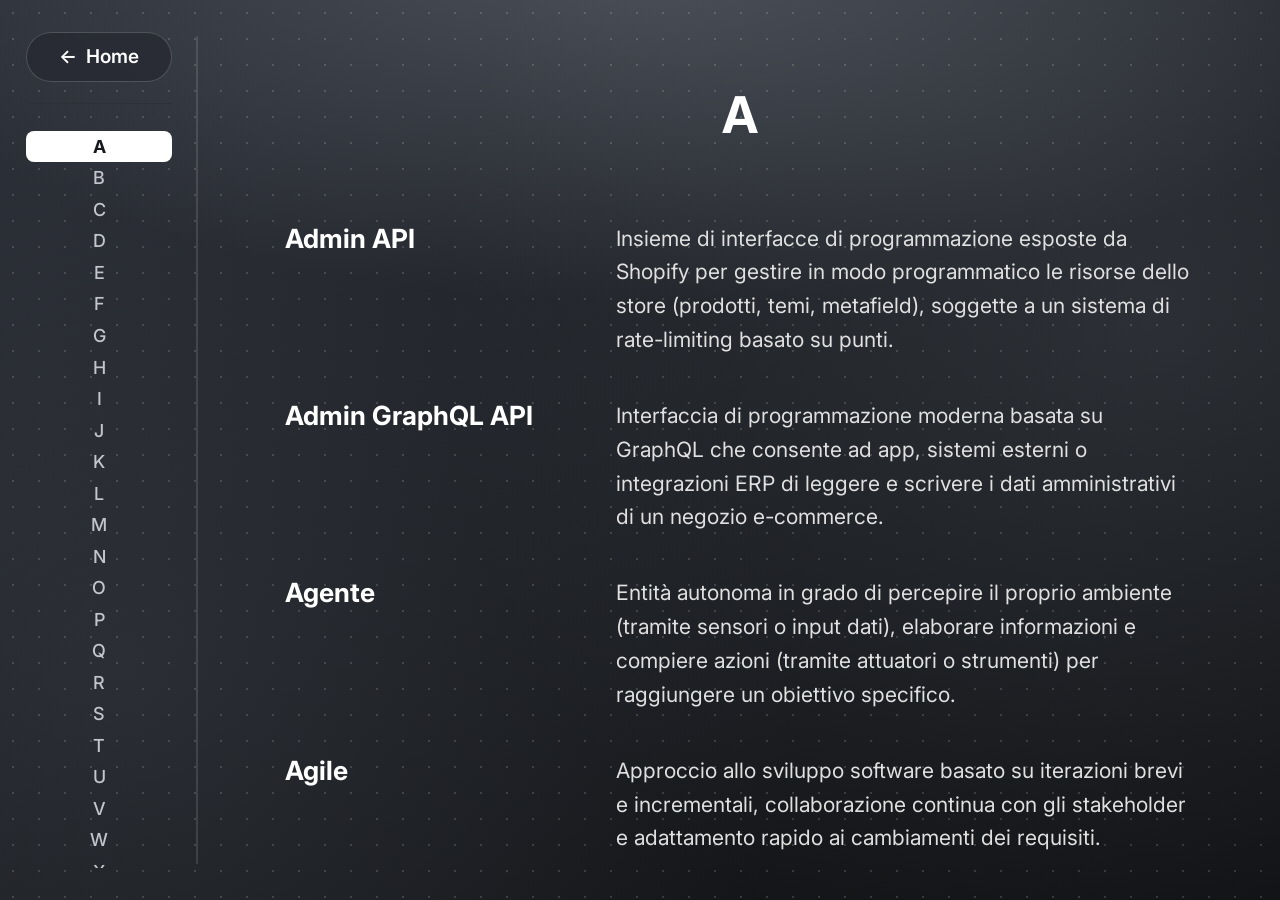
==== commit 6d81c008: "primo piano di progetto" ====
--- a/website/glossary.html
+++ b/website/glossary.html
@@ -62,12 +62,18 @@
       <dd>Interfaccia di programmazione moderna basata su GraphQL che consente ad app, sistemi esterni o integrazioni ERP di leggere e scrivere i dati amministrativi di un negozio e-commerce.</dd>
       <dt>Agente</dt>
       <dd>Entità autonoma in grado di percepire il proprio ambiente (tramite sensori o input dati), elaborare informazioni e compiere azioni (tramite attuatori o strumenti) per raggiungere un obiettivo specifico.</dd>
+      <dt>Agile</dt>
+      <dd>Approccio allo sviluppo software basato su iterazioni brevi e incrementali, collaborazione continua con gli stakeholder e adattamento rapido ai cambiamenti dei requisiti.</dd>
       <dt>AI Gateway</dt>
       <dd>Componente architetturale che funge da punto di ingresso unico per l'orchestrazione, l'instradamento e il monitoraggio delle chiamate verso modelli linguistici e servizi di IA.</dd>
       <dt>AI SDK</dt>
       <dd>Insieme di librerie e strumenti di sviluppo software progettati per integrare facilmente modelli linguistici (LLM) ed interazioni generatrici di testo nelle applicazioni.</dd>
       <dt>Amazon Comprehend Medical</dt>
       <dd>Servizio di AWS basato sull'intelligenza artificiale e sull'elaborazione del linguaggio naturale specializzato in ambito medico.</dd>
+      <dt>Amministratore</dt>
+      <dd>Colui che gestisce l'infrastruttura di lavoro (repository, pipeline di CI/CD, issue tracking) e cura la manutenzione del Way of Working.</dd>
+      <dt>Analista</dt>
+      <dd>Colui che definisce i requisiti funzionali e non funzionali.</dd>
       <dt>Angular</dt>
       <dd>Framework di sviluppo open-source, basato su Typescript e guidato da Google, utilizzato per la creazione di applicazioni web a pagina singola di livello aziendale.</dd>
       <dt>API REST</dt>
@@ -92,6 +98,8 @@
       <dd>Parte di un sistema informativo o di un software che gestisce le operazioni interne, l'amministrazione, i dati e la logica di business, non visibile all'utente finale.</dd>
       <dt>Bedrock</dt>
       <dd>Servizio gestito da AWS che permette di accedere a modelli di AI generativa ad alte prestazioni per creare e scalare app di AI.</dd>
+      <dt>Business Intelligence</dt>
+      <dd>Insieme di processi, metodologie e tecnologie che trasformano dati aziendali grezzi in informazioni strutturate, report e analisi a supporto delle decisioni strategiche e operative.</dd>
     </dl>
     </section>
 
@@ -100,6 +108,8 @@
       <dl>
       <dt>C4</dt>
       <dd>Sistema di notazione standardizzato per la progettazione e la mappatura dell'architettura del software.</dd>
+      <dt>Capitolato d'appalto</dt>
+      <dd>Documento formale redatto dall'azienda proponente che descrive il contesto, gli obiettivi, i requisiti e i vincoli del prodotto software da realizzare.</dd>
       <dt>ChatGPT</dt>
       <dd>Assistente virtuale basato sull'intelligenza artificiale generativa e sugli LLM, sviluppato da OpenAI.</dd>
       <dt>CI</dt>
@@ -122,6 +132,10 @@
     <section id="d">
       <h2>D</h2>
       <dl>
+      <dt>Dashboard</dt>
+      <dd>Interfaccia grafica interattiva che aggrega e visualizza in un'unica vista indicatori chiave di prestazione (KPI), grafici e tabelle per monitorare l'andamento dei dati aziendali.</dd>
+      <dt>Data Warehouse</dt>
+      <dd>Archivio centrale di dati storici e integrati, progettato e ottimizzato per l'analisi multidimensionale e il supporto alle decisioni aziendali.</dd>
       <dt>Diff del Grafo</dt>
       <dd>Operazione di confronto analitico tra due snapshot consecutivi del grafo per identificare entità create, eliminate, orfane o modificate.</dd>
       <dt>Discord</dt>
@@ -182,6 +196,8 @@
       <dd>Documento e sezione informativa del sito web contenente le definizioni formali dei termini tecnici o ambigui utilizzati nella documentazione di progetto.</dd>
       <dt>GraphQL</dt>
       <dd>Linguaggio di interrogazione e manipolazione dei dati open-source per API e un runtime per soddisfare query con dati esistenti.</dd>
+      <dt>Guardrail</dt>
+      <dd>Meccanismo di controllo e validazione interposto tra un modello di intelligenza artificiale e il sistema applicativo per filtrare gli input, verificare gli output e prevenire comportamenti errati o non sicuri.</dd>
     </dl>
     </section>
 
@@ -202,6 +218,10 @@
       <dd>Tecnologia in cui i dati vengono elaborati e archiviati direttamente nella RAM del computer, anzichè su unità di memoria di massa.</dd>
       <dt>Infrastructure as Code</dt>
       <dd>Metodologia di gestione e provisioning dell'infrastruttura IT che utiizza file di configurazione e leggibili da macchina anziché processi manuali o strumenti interattivi.</dd>
+      <dt>Issue</dt>
+      <dd>Scheda digitale integrata in una repository che serve a tracciare problemi, bug, funzionalità, idee o attività da svolgere all'interno di un progetto.</dd>
+      <dt>Issue tracking</dt>
+      <dd>Sistema integrato (GitHub issues) che permette di tracciare le issue.</dd>
     </dl>
     </section>
 
@@ -224,6 +244,8 @@
       <dl>
       <dt>Kafka</dt>
       <dd>Piattaforma open-source di streaming di eventi distribuito, utilizzata per raccogliere, elaborare, memorizzare e analizzare flussi di dati in tempo reale.</dd>
+      <dt>Knowledge Base</dt>
+      <dd>Archivio digitale centralizzato e strutturato che raccoglie informazioni, dati, regole e soluzioni su un determinato argomento, prodotto, servizio o processo.</dd>
       <dt>KNX IoT 3rd Party API</dt>
       <dd>Standard sviluppato da KNX Association per permettere a dispositici e servizi software di terze parti di interagire facilmente con un impianto domotico KNX.</dd>
       <dt>Kubernetes</dt>
@@ -260,6 +282,8 @@
       <dd>Software intermediario che permette a diverse applicazioni, servizi o sistemi di comunicare e scambiare dati in modo asincrono.</dd>
       <dt>MFA</dt>
       <dd>Multi-Factor Authentication: Sistema di sicurezza informatica che richiede all'utente di verificare la propria identità utilizzando due o più metodi indipendenti prima di concedere l'accesso a un account o a un servizio.</dd>
+      <dt>Milestone</dt>
+      <dd>Traguardo intermedio o finale di rilevanza critica nella pianificazione di progetto (come le revisioni RTB e PB), associato alla consegna di artefatti concordati.</dd>
       <dt>Multi-tenancy</dt>
       <dd>Architettura software in cui una singola istanza di un'applicazione e della relativa infrastruttura serve contemporaneamente più clienti o organizzazioni, chiamati tenant.</dd>
       <dt>Multi-Tenant</dt>
@@ -302,16 +326,24 @@
     <section id="p">
       <h2>P</h2>
       <dl>
+      <dt>PB</dt>
+      <dd>Product Baseline: revisione finale del progetto didattico che attesta il completamento della progettazione architetturale, dell'implementazione del prodotto (MVP) e della relativa verifica.</dd>
       <dt>pgvector</dt>
       <dd>Estensione open-source per il database relazionale PostGreSQL che permette di memorizzare, indicizzare e interrogare vector embedding direttamente all'interno dello stesso database.</dd>
       <dt>Piper</dt>
       <dd>Sistema open-source di TTS basato su reti neurali, progettato per convertire il testo scritto in audio dal suono naturale ed espressivo lavorando interamente in locale.</dd>
       <dt>PoC</dt>
       <dd>Proof of Concept è dimostratore eseguibile, una prova di fattibilità che attesta l'adeguatezza rispetto ai requisiti</dd>
+      <dt>Polars</dt>
+      <dd>Libreria open-source ad alte prestazioni per la manipolazione e l'analisi di DataFrame, progettata per elaborare rapidamente grandi volumi di dati tabellari tramite esecuzione parallela e colonnare.</dd>
       <dt>Polling</dt>
       <dd>Tecnica in cui un sistema centrale o un programma interroga a intervalli regolari un dispositivo, una periferica o un server per verificare se ci sono dati da elaborare, modifiche di stato o richieste in corso.</dd>
       <dt>PostgreSQL</dt>
       <dd>è un DBMS di tipo open source, cioè un database management system orientato agli oggetti</dd>
+      <dt>Progettista</dt>
+      <dd>Colui che definisce l'architettura tecnica del sistema, la struttura delle Knowledge Base, le interfacce verso i modelli LLM e i Gate operativi/di lettura.</dd>
+      <dt>Programmatore</dt>
+      <dd>Implementa il codice per l'interfaccia conversazionale PWA, i servizi di backoffice per i vettori/bucket e l'integrazione delle API</dd>
       <dt>Prompt</dt>
       <dd>Input (testuale, grafico o numerico) che fornisce a un sistema un'istruzione per generare una risposta.</dd>
       <dt>PWA</dt>
@@ -342,10 +374,16 @@
       <dd>Framework open-source creato da Meta che permette di sviluppare applicazioni mobili native per iOS e Android utilizzando Javascript e React.</dd>
       <dt>Redis</dt>
       <dd>REmote DIctionary Server: Data store open-source in-memory, utilizzato principalmente come database non relazionale, cache e message broker</dd>
+      <dt>Repository</dt>
+      <dd>Archivio centralizzato dove vengono memorizzati, gestiti e condivisi dati, file, documenti o codice sorgente.</dd>
+      <dt>Responsabile</dt>
+      <dd>L'incaricato alla coordinazione del gruppo. Festisce la pianificazione e le risorse, pianifica le milestone e rappresenta l'interfaccia verso il committente e il proponente.</dd>
       <dt>Rhasspy</dt>
       <dd>Toolkit open-source per la creazione di assistenti vocali personalizzati.</dd>
       <dt>RLS</dt>
       <dd>è una feature di controllo e gestione di un database che limita quali righe possano essere visualizzate/modificate basandosi sull'ID dell'utente</dd>
+      <dt>RTB</dt>
+      <dd>Requirements and Technology Baseline: prima revisione di avanzamento del progetto didattico, finalizzata a consolidare l'analisi dei requisiti, le norme di lavoro e la fattibilità tecnologica tramite un Proof of Concept.</dd>
       <dt>Rule Engine</dt>
       <dd>compontente software che esegue una logica predefinita, policies e if-then conditions separatamente dal core application code</dd>
       <dt>Rust</dt>
@@ -360,6 +398,8 @@
       <dd>Software-as-a-Service è una struttura tecnologica che permette a un'applicazione di essere ospitata sul cloud e resa disponibile a più clienti (chiamati tenant) tramite un comune browser web o un client leggero</dd>
       <dt>SAL</dt>
       <dd>Stato Avanzamento Lavori: Riunione periodica o documento di verifica che misura il progresso di un progetto software o tecnologico rispetto agli obiettivi, ai tempi e ai costi stabiliti.</dd>
+      <dt>Scrum</dt>
+      <dd>Framework Agile per la gestione iterativa e incrementale dei progetti software, strutturato attorno a ruoli definiti, Sprint e cerimonie periodiche di pianificazione e retrospettiva.</dd>
       <dt>Sentence-transformers</dt>
       <dd>Noti anche come SBERT, sono modelli di IA basati su architetture Transformer progettati per mappare frasi, paragrafi o documenti interi in vettori numerici a dimensione fissa.</dd>
       <dt>Shopify</dt>
@@ -370,8 +410,18 @@
       <dd>Misura utilizzata in data science per calcolare quanto due vettori siano simili tra loro, indipendentemente dalla loro grandezza.</dd>
       <dt>Snapshot del Grafo</dt>
       <dd>Rappresentazione completa ed immutabile delle entità e delle loro relazioni in un dato istante di tempo, salvata ed archiviata per scopi di tracciamento e storico.</dd>
+      <dt>Sprint</dt>
+      <dd>Iterazione temporale di durata fissa (nel progetto pari a due settimane) all'interno del framework Scrum, al termine della quale viene rilasciato un incremento verificato del prodotto o della documentazione.</dd>
+      <dt>Sprint Planning</dt>
+      <dd>Riunione svolta all'inizio di ciascuno Sprint per definire gli obiettivi dell'iterazione, assegnare i ruoli, pianificare le attività e stimare l'impegno orario.</dd>
+      <dt>Sprint Retrospective</dt>
+      <dd>Riunione svolta al termine di ciascuno Sprint per analizzare l'andamento del lavoro, redigere il consuntivo, valutare i rischi occorsi e individuare miglioramenti organizzativi.</dd>
       <dt>SQLite</dt>
       <dd>Libreria software scritta in linguaggio C che implementa un motore di database relazionale di tipo SQL, senza server e auto-contenuto.</dd>
+      <dt>Stakeholder</dt>
+      <dd>Qualsiasi soggetto, interno o esterno al gruppo di lavoro (committenti, azienda proponente, utenti finali, team), che ha un interesse o un ruolo nell'andamento e nei risultati del progetto.</dd>
+      <dt>Star Schema</dt>
+      <dd>Modello di organizzazione dei dati tipico dei Data Warehouse, composto da una tabella centrale dei fatti (misure quantitative) collegata direttamente a più tabelle delle dimensioni (attributi descrittivi).</dd>
       <dt>STT</dt>
       <dd>Speech-to-Text: Tecnologia che converte automaticamente il linguaggio parlato in testo scritto.</dd>
       <dt>SupaBase</dt>
@@ -384,6 +434,8 @@
       <dl>
       <dt>Tesseract</dt>
       <dd>Motore di riconoscimento ottico dei caratteri (OCR).</dd>
+      <dt>Text-to-Analytics</dt>
+      <dd>Funzionalità basata su modelli linguistici che consente agli utenti di interrogare i dati e generare grafici o metriche formulando richieste in linguaggio naturale.</dd>
       <dt>Transformer</dt>
       <dd>Tipo di rete neurale che permette al modello di valutare le relazioni e il contesto tra tutte le parole di una sequenza contemporaneamente.</dd>
       <dt>Trigger</dt>
@@ -413,6 +465,8 @@
       <dd>Ambiente di esecuzione isolato e sicuro per eseguire codice non fidato, parsing di script esterni o analisi statica di file privi di garanzie di correttezza sintattica.</dd>
       <dt>Vercel Workflows</dt>
       <dd>Framework per l'orchestrazione di processi aziendali e flussi ad alta durabilità (durable execution) suddivisi in step atomici riprendibili in caso di interruzione.</dd>
+      <dt>Verificatore</dt>
+      <dd>Esegue attività di test unitari, di integrazione, di sistema e validazione delle risposte per prevenire allucinazioni e verificare i criteri d'accettazione.</dd>
     </dl>
     </section>
 
--- a/website/style.css
+++ b/website/style.css
@@ -1,12 +1,17 @@
 @import url('https://fonts.googleapis.com/css2?family=Inter:ital,opsz,wght@0,14..32,100..900;1,14..32,100..900&display=swap');
 
 :root {
-    --bg-primario-hex: #000000;
-    --bg-secondario-hex: #222222;
+    --bg-primario-hex: #181a1e;
+    --bg-secondario-hex: #2d3037;
     --main-font-color-hex: #ffffff;
-    --muted-font-color-hex: #b5b5b5;
+    --muted-font-color-hex: #c2c5cc;
     --accent-primario-hex: #ffffff;
-    --accent-secondario-hex: #a0a0a0;
+    --accent-secondario-hex: #adb1b8;
+
+    /* SFONDO CON PUNTI E SFUMATURE DI GRIGIO */
+    --dot-color: rgba(255, 255, 255, 0.15);
+    --dot-size: 1.25px;
+    --dot-space: 26px;
 
     /* NAVBAR */
     --hover-augmentation: .35vw;
@@ -61,9 +66,22 @@
 }
 
 html {
-    font-size: 120%;
+    font-size: 132%;
     scroll-behavior: smooth;
-    background-color: var(--bg-primario-hex);
+    background-color: #121316;
+    background-image: 
+        /* Trama a griglia di punti */
+        radial-gradient(var(--dot-color) var(--dot-size), transparent var(--dot-size)),
+        /* Sfumatura grigio fumo superiore */
+        radial-gradient(ellipse 90% 55% at 50% -5%, rgba(145, 153, 166, 0.35) 0%, transparent 70%),
+        /* Sfumatura grigio morbida a destra */
+        radial-gradient(circle at 90% 35%, rgba(110, 118, 130, 0.22) 0%, transparent 55%),
+        /* Sfumatura grigio tenue a sinistra */
+        radial-gradient(circle at 10% 75%, rgba(95, 102, 115, 0.20) 0%, transparent 50%),
+        /* Gradiente di base su ricche tonalità di grigio */
+        linear-gradient(150deg, #2b2f37 0%, #1f2227 40%, #15171a 75%, #0f1012 100%);
+    background-size: var(--dot-space) var(--dot-space), 100% 100%, 100% 100%, 100% 100%, 100% 100%;
+    background-attachment: fixed;
     scrollbar-width: none;
     -ms-overflow-style: none;
 }
@@ -80,16 +98,16 @@
 body {
     display: flex;
     justify-content: center;
-    background-color: var(--bg-primario-hex);
-    max-width: 1440px;
+    background: transparent;
+    max-width: 1584px;
     margin: 0 auto;
     min-height: 100vh;
 }
 
 header {
-    width: 360px;
+    width: 396px;
     flex-shrink: 0;
-    background-color: var(--bg-primario-hex);
+    background: transparent;
 }
 
 main {
@@ -115,7 +133,7 @@
 nav::after {
     content: ' ';
     width: var(--divisor-width);
-    background-color: var(--bg-secondario-hex);
+    background-color: rgba(255, 255, 255, 0.12);
     position: absolute;
     top: 4%;
     bottom: 4%;
@@ -134,7 +152,7 @@
 
 #header-logo img {
     width: 100%;
-    max-width: 276px;
+    max-width: 304px;
     height: auto;
     display: block;
     margin: 0 auto;
@@ -199,13 +217,15 @@
     align-items: center;
     justify-content: space-between;
     text-decoration: none;
-    background-color: #121212;
+    background-color: rgba(38, 41, 48, 0.75);
+    backdrop-filter: blur(8px);
+    -webkit-backdrop-filter: blur(8px);
     color: var(--main-font-color-hex);
     font-weight: 600;
     font-size: 0.98rem;
     padding: 0.85rem 1.25rem;
     border-radius: 999px;
-    border: 1px solid #444444;
+    border: 1px solid rgba(255, 255, 255, 0.18);
     transition: all 0.25s ease;
 }
 
@@ -242,15 +262,13 @@
     padding: var(--section-top-padding) var(--section-right-padding) var(--section-bottom-padding) var(--section-left-padding);
     scroll-margin-top: 0;
     position: relative;
-    border-bottom: var(--divisor-width) solid var(--bg-secondario-hex);
+    border-bottom: none;
 }
 
 #contatti {
     border-bottom: none;
 }
 
-#rtb::before,
-#pb::before,
 #diapositive::before,
 #candidatura::before {
     content: '';
@@ -263,8 +281,6 @@
     border-radius: calc(var(--content-bar-width) / 2);
 }
 
-#rtb *:not(h2)::before,
-#pb *:not(h2)::before,
 #diapositive *:not(h2)::before,
 #candidatura *:not(h2)::before {
     content: '';
@@ -329,11 +345,11 @@
 
 .monospace {
     font-family: ui-monospace, SFMono-Regular, Menlo, Monaco, Consolas, 'Courier New', monospace;
-    background: var(--bg-secondario-hex);
+    background: rgba(255, 255, 255, 0.08);
     padding: 0.2rem 0.5rem;
     border-radius: 4px;
     color: var(--main-font-color-hex);
-    border: 1px solid #333333;
+    border: 1px solid rgba(255, 255, 255, 0.15);
 }
 
 .members-list {
@@ -343,14 +359,25 @@
 }
 
 .member-item {
-    background-color: #0d0d0d;
-    border: 1px solid #333333;
+    background-color: rgba(30, 33, 39, 0.7);
+    backdrop-filter: blur(10px);
+    -webkit-backdrop-filter: blur(10px);
+    border: 1px solid rgba(255, 255, 255, 0.12);
     border-left: 3px solid var(--main-font-color-hex);
-    border-radius: 6px;
+    border-radius: 8px;
     padding: 1rem 1.25rem;
     display: flex;
     flex-direction: column;
     gap: 0.35rem;
+    transition: transform 0.2s ease, border-color 0.2s ease, background-color 0.2s ease, box-shadow 0.2s ease;
+}
+
+.member-item:hover {
+    background-color: rgba(42, 47, 56, 0.85);
+    border-color: rgba(255, 255, 255, 0.25);
+    border-left-color: var(--main-font-color-hex);
+    transform: translateY(-2px);
+    box-shadow: 0 6px 20px rgba(0, 0, 0, 0.25);
 }
 
 .member-name {
@@ -375,7 +402,7 @@
     padding: 2rem 1rem;
     font-size: 0.9rem;
     color: var(--muted-font-color-hex);
-    border-top: var(--divisor-width) solid var(--bg-secondario-hex);
+    border-top: none;
     margin: 0;
 }
 
@@ -403,7 +430,7 @@
     }
 
     #header-logo img {
-        max-width: 228px;
+        max-width: 250px;
     }
 
     nav {
--- a/website/glossario.css
+++ b/website/glossario.css
@@ -1,5 +1,5 @@
 header {
-    width: 180px;
+    width: 198px;
 }
 
 nav {
@@ -68,7 +68,9 @@
         width: 100%;
         position: sticky;
         top: 0;
-        background-color: var(--bg-primario-hex);
+        background-color: rgba(24, 26, 30, 0.88);
+        backdrop-filter: blur(12px);
+        -webkit-backdrop-filter: blur(12px);
         z-index: 5;
     }
 
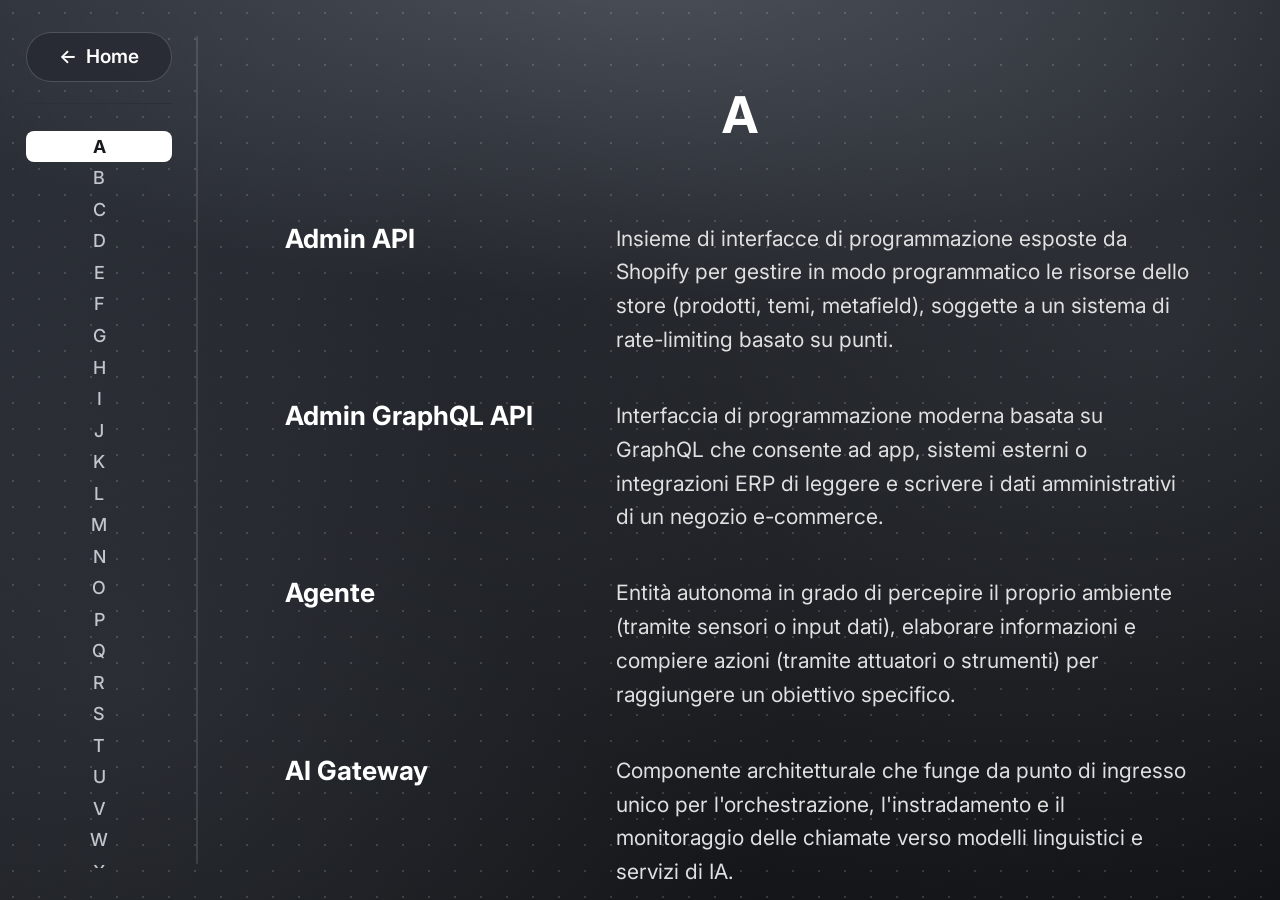
==== commit 1880d5ef: "ci: aggiornamento automatico PDF, sito web e glossario [skip ci]" ====
--- a/website/glossary.html
+++ b/website/glossary.html
@@ -62,8 +62,6 @@
       <dd>Interfaccia di programmazione moderna basata su GraphQL che consente ad app, sistemi esterni o integrazioni ERP di leggere e scrivere i dati amministrativi di un negozio e-commerce.</dd>
       <dt>Agente</dt>
       <dd>Entità autonoma in grado di percepire il proprio ambiente (tramite sensori o input dati), elaborare informazioni e compiere azioni (tramite attuatori o strumenti) per raggiungere un obiettivo specifico.</dd>
-      <dt>Agile</dt>
-      <dd>Approccio allo sviluppo software basato su iterazioni brevi e incrementali, collaborazione continua con gli stakeholder e adattamento rapido ai cambiamenti dei requisiti.</dd>
       <dt>AI Gateway</dt>
       <dd>Componente architetturale che funge da punto di ingresso unico per l'orchestrazione, l'instradamento e il monitoraggio delle chiamate verso modelli linguistici e servizi di IA.</dd>
       <dt>AI SDK</dt>
@@ -98,8 +96,6 @@
       <dd>Parte di un sistema informativo o di un software che gestisce le operazioni interne, l'amministrazione, i dati e la logica di business, non visibile all'utente finale.</dd>
       <dt>Bedrock</dt>
       <dd>Servizio gestito da AWS che permette di accedere a modelli di AI generativa ad alte prestazioni per creare e scalare app di AI.</dd>
-      <dt>Business Intelligence</dt>
-      <dd>Insieme di processi, metodologie e tecnologie che trasformano dati aziendali grezzi in informazioni strutturate, report e analisi a supporto delle decisioni strategiche e operative.</dd>
     </dl>
     </section>
 
@@ -108,8 +104,6 @@
       <dl>
       <dt>C4</dt>
       <dd>Sistema di notazione standardizzato per la progettazione e la mappatura dell'architettura del software.</dd>
-      <dt>Capitolato d'appalto</dt>
-      <dd>Documento formale redatto dall'azienda proponente che descrive il contesto, gli obiettivi, i requisiti e i vincoli del prodotto software da realizzare.</dd>
       <dt>ChatGPT</dt>
       <dd>Assistente virtuale basato sull'intelligenza artificiale generativa e sugli LLM, sviluppato da OpenAI.</dd>
       <dt>CI</dt>
@@ -132,10 +126,6 @@
     <section id="d">
       <h2>D</h2>
       <dl>
-      <dt>Dashboard</dt>
-      <dd>Interfaccia grafica interattiva che aggrega e visualizza in un'unica vista indicatori chiave di prestazione (KPI), grafici e tabelle per monitorare l'andamento dei dati aziendali.</dd>
-      <dt>Data Warehouse</dt>
-      <dd>Archivio centrale di dati storici e integrati, progettato e ottimizzato per l'analisi multidimensionale e il supporto alle decisioni aziendali.</dd>
       <dt>Diff del Grafo</dt>
       <dd>Operazione di confronto analitico tra due snapshot consecutivi del grafo per identificare entità create, eliminate, orfane o modificate.</dd>
       <dt>Discord</dt>
@@ -196,8 +186,6 @@
       <dd>Documento e sezione informativa del sito web contenente le definizioni formali dei termini tecnici o ambigui utilizzati nella documentazione di progetto.</dd>
       <dt>GraphQL</dt>
       <dd>Linguaggio di interrogazione e manipolazione dei dati open-source per API e un runtime per soddisfare query con dati esistenti.</dd>
-      <dt>Guardrail</dt>
-      <dd>Meccanismo di controllo e validazione interposto tra un modello di intelligenza artificiale e il sistema applicativo per filtrare gli input, verificare gli output e prevenire comportamenti errati o non sicuri.</dd>
     </dl>
     </section>
 
@@ -282,8 +270,6 @@
       <dd>Software intermediario che permette a diverse applicazioni, servizi o sistemi di comunicare e scambiare dati in modo asincrono.</dd>
       <dt>MFA</dt>
       <dd>Multi-Factor Authentication: Sistema di sicurezza informatica che richiede all'utente di verificare la propria identità utilizzando due o più metodi indipendenti prima di concedere l'accesso a un account o a un servizio.</dd>
-      <dt>Milestone</dt>
-      <dd>Traguardo intermedio o finale di rilevanza critica nella pianificazione di progetto (come le revisioni RTB e PB), associato alla consegna di artefatti concordati.</dd>
       <dt>Multi-tenancy</dt>
       <dd>Architettura software in cui una singola istanza di un'applicazione e della relativa infrastruttura serve contemporaneamente più clienti o organizzazioni, chiamati tenant.</dd>
       <dt>Multi-Tenant</dt>
@@ -326,16 +312,12 @@
     <section id="p">
       <h2>P</h2>
       <dl>
-      <dt>PB</dt>
-      <dd>Product Baseline: revisione finale del progetto didattico che attesta il completamento della progettazione architetturale, dell'implementazione del prodotto (MVP) e della relativa verifica.</dd>
       <dt>pgvector</dt>
       <dd>Estensione open-source per il database relazionale PostGreSQL che permette di memorizzare, indicizzare e interrogare vector embedding direttamente all'interno dello stesso database.</dd>
       <dt>Piper</dt>
       <dd>Sistema open-source di TTS basato su reti neurali, progettato per convertire il testo scritto in audio dal suono naturale ed espressivo lavorando interamente in locale.</dd>
       <dt>PoC</dt>
       <dd>Proof of Concept è dimostratore eseguibile, una prova di fattibilità che attesta l'adeguatezza rispetto ai requisiti</dd>
-      <dt>Polars</dt>
-      <dd>Libreria open-source ad alte prestazioni per la manipolazione e l'analisi di DataFrame, progettata per elaborare rapidamente grandi volumi di dati tabellari tramite esecuzione parallela e colonnare.</dd>
       <dt>Polling</dt>
       <dd>Tecnica in cui un sistema centrale o un programma interroga a intervalli regolari un dispositivo, una periferica o un server per verificare se ci sono dati da elaborare, modifiche di stato o richieste in corso.</dd>
       <dt>PostgreSQL</dt>
@@ -382,8 +364,6 @@
       <dd>Toolkit open-source per la creazione di assistenti vocali personalizzati.</dd>
       <dt>RLS</dt>
       <dd>è una feature di controllo e gestione di un database che limita quali righe possano essere visualizzate/modificate basandosi sull'ID dell'utente</dd>
-      <dt>RTB</dt>
-      <dd>Requirements and Technology Baseline: prima revisione di avanzamento del progetto didattico, finalizzata a consolidare l'analisi dei requisiti, le norme di lavoro e la fattibilità tecnologica tramite un Proof of Concept.</dd>
       <dt>Rule Engine</dt>
       <dd>compontente software che esegue una logica predefinita, policies e if-then conditions separatamente dal core application code</dd>
       <dt>Rust</dt>
@@ -399,7 +379,7 @@
       <dt>SAL</dt>
       <dd>Stato Avanzamento Lavori: Riunione periodica o documento di verifica che misura il progresso di un progetto software o tecnologico rispetto agli obiettivi, ai tempi e ai costi stabiliti.</dd>
       <dt>Scrum</dt>
-      <dd>Framework Agile per la gestione iterativa e incrementale dei progetti software, strutturato attorno a ruoli definiti, Sprint e cerimonie periodiche di pianificazione e retrospettiva.</dd>
+      <dd>Framework metodologico Agile e iterativo utilizzato per lo sviluppo, la consegna e la gestione di prodotti complessi.</dd>
       <dt>Sentence-transformers</dt>
       <dd>Noti anche come SBERT, sono modelli di IA basati su architetture Transformer progettati per mappare frasi, paragrafi o documenti interi in vettori numerici a dimensione fissa.</dd>
       <dt>Shopify</dt>
@@ -411,17 +391,13 @@
       <dt>Snapshot del Grafo</dt>
       <dd>Rappresentazione completa ed immutabile delle entità e delle loro relazioni in un dato istante di tempo, salvata ed archiviata per scopi di tracciamento e storico.</dd>
       <dt>Sprint</dt>
-      <dd>Iterazione temporale di durata fissa (nel progetto pari a due settimane) all'interno del framework Scrum, al termine della quale viene rilasciato un incremento verificato del prodotto o della documentazione.</dd>
+      <dd>Iterazione temporale a durata fissa all'interno della quale il team di sviluppo lavora per realizzare un incremento di prodotto testato, funzionante e potenzialmente rilasciabile.</dd>
       <dt>Sprint Planning</dt>
-      <dd>Riunione svolta all'inizio di ciascuno Sprint per definire gli obiettivi dell'iterazione, assegnare i ruoli, pianificare le attività e stimare l'impegno orario.</dd>
+      <dd>Evento Scrum che segna l'inizio formale di uno Sprint, durante il quale il team collabora per stabilire gli obiettivi e il piano di lavoro per l'iterazione imminente.</dd>
       <dt>Sprint Retrospective</dt>
-      <dd>Riunione svolta al termine di ciascuno Sprint per analizzare l'andamento del lavoro, redigere il consuntivo, valutare i rischi occorsi e individuare miglioramenti organizzativi.</dd>
+      <dd>Incontro che chiude il ciclo temporale dello Sprint, dedicato all'ispezione e al miglioramento continuo del processo metodologico.</dd>
       <dt>SQLite</dt>
       <dd>Libreria software scritta in linguaggio C che implementa un motore di database relazionale di tipo SQL, senza server e auto-contenuto.</dd>
-      <dt>Stakeholder</dt>
-      <dd>Qualsiasi soggetto, interno o esterno al gruppo di lavoro (committenti, azienda proponente, utenti finali, team), che ha un interesse o un ruolo nell'andamento e nei risultati del progetto.</dd>
-      <dt>Star Schema</dt>
-      <dd>Modello di organizzazione dei dati tipico dei Data Warehouse, composto da una tabella centrale dei fatti (misure quantitative) collegata direttamente a più tabelle delle dimensioni (attributi descrittivi).</dd>
       <dt>STT</dt>
       <dd>Speech-to-Text: Tecnologia che converte automaticamente il linguaggio parlato in testo scritto.</dd>
       <dt>SupaBase</dt>
@@ -435,7 +411,7 @@
       <dt>Tesseract</dt>
       <dd>Motore di riconoscimento ottico dei caratteri (OCR).</dd>
       <dt>Text-to-Analytics</dt>
-      <dd>Funzionalità basata su modelli linguistici che consente agli utenti di interrogare i dati e generare grafici o metriche formulando richieste in linguaggio naturale.</dd>
+      <dd>Tecnologia basata sull'intelligenza artificiale che consente agli utenti di esplorare, interrogare e visualizzare basi di dati utilizzando domande in linguaggio naturale.</dd>
       <dt>Transformer</dt>
       <dd>Tipo di rete neurale che permette al modello di valutare le relazioni e il contesto tra tutte le parole di una sequenza contemporaneamente.</dd>
       <dt>Trigger</dt>
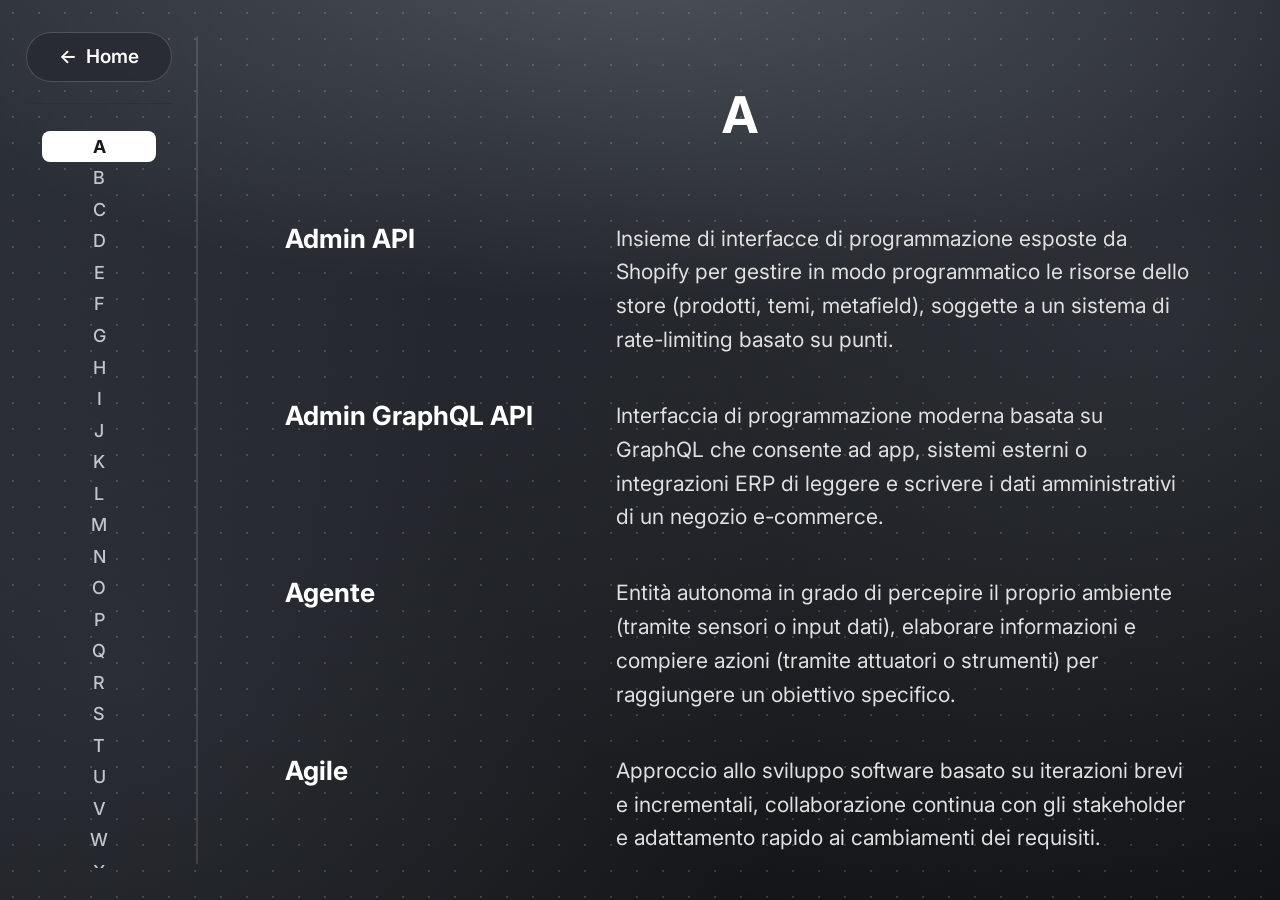
==== commit c667330a: "Merge pull request #49 from Gruppo-Akme/inizio-piano-di-progetto Inizio piano di progetto" ====
--- a/website/glossary.html
+++ b/website/glossary.html
@@ -62,6 +62,8 @@
       <dd>Interfaccia di programmazione moderna basata su GraphQL che consente ad app, sistemi esterni o integrazioni ERP di leggere e scrivere i dati amministrativi di un negozio e-commerce.</dd>
       <dt>Agente</dt>
       <dd>Entità autonoma in grado di percepire il proprio ambiente (tramite sensori o input dati), elaborare informazioni e compiere azioni (tramite attuatori o strumenti) per raggiungere un obiettivo specifico.</dd>
+      <dt>Agile</dt>
+      <dd>Approccio allo sviluppo software basato su iterazioni brevi e incrementali, collaborazione continua con gli stakeholder e adattamento rapido ai cambiamenti dei requisiti.</dd>
       <dt>AI Gateway</dt>
       <dd>Componente architetturale che funge da punto di ingresso unico per l'orchestrazione, l'instradamento e il monitoraggio delle chiamate verso modelli linguistici e servizi di IA.</dd>
       <dt>AI SDK</dt>
@@ -96,6 +98,8 @@
       <dd>Parte di un sistema informativo o di un software che gestisce le operazioni interne, l'amministrazione, i dati e la logica di business, non visibile all'utente finale.</dd>
       <dt>Bedrock</dt>
       <dd>Servizio gestito da AWS che permette di accedere a modelli di AI generativa ad alte prestazioni per creare e scalare app di AI.</dd>
+      <dt>Business Intelligence</dt>
+      <dd>Insieme di processi, metodologie e tecnologie che trasformano dati aziendali grezzi in informazioni strutturate, report e analisi a supporto delle decisioni strategiche e operative.</dd>
     </dl>
     </section>
 
@@ -104,6 +108,8 @@
       <dl>
       <dt>C4</dt>
       <dd>Sistema di notazione standardizzato per la progettazione e la mappatura dell'architettura del software.</dd>
+      <dt>Capitolato d'appalto</dt>
+      <dd>Documento formale redatto dall'azienda proponente che descrive il contesto, gli obiettivi, i requisiti e i vincoli del prodotto software da realizzare.</dd>
       <dt>ChatGPT</dt>
       <dd>Assistente virtuale basato sull'intelligenza artificiale generativa e sugli LLM, sviluppato da OpenAI.</dd>
       <dt>CI</dt>
@@ -126,6 +132,10 @@
     <section id="d">
       <h2>D</h2>
       <dl>
+      <dt>Dashboard</dt>
+      <dd>Interfaccia grafica interattiva che aggrega e visualizza in un'unica vista indicatori chiave di prestazione (KPI), grafici e tabelle per monitorare l'andamento dei dati aziendali.</dd>
+      <dt>Data Warehouse</dt>
+      <dd>Archivio centrale di dati storici e integrati, progettato e ottimizzato per l'analisi multidimensionale e il supporto alle decisioni aziendali.</dd>
       <dt>Diff del Grafo</dt>
       <dd>Operazione di confronto analitico tra due snapshot consecutivi del grafo per identificare entità create, eliminate, orfane o modificate.</dd>
       <dt>Discord</dt>
@@ -186,6 +196,8 @@
       <dd>Documento e sezione informativa del sito web contenente le definizioni formali dei termini tecnici o ambigui utilizzati nella documentazione di progetto.</dd>
       <dt>GraphQL</dt>
       <dd>Linguaggio di interrogazione e manipolazione dei dati open-source per API e un runtime per soddisfare query con dati esistenti.</dd>
+      <dt>Guardrail</dt>
+      <dd>Meccanismo di controllo e validazione interposto tra un modello di intelligenza artificiale e il sistema applicativo per filtrare gli input, verificare gli output e prevenire comportamenti errati o non sicuri.</dd>
     </dl>
     </section>
 
@@ -270,6 +282,8 @@
       <dd>Software intermediario che permette a diverse applicazioni, servizi o sistemi di comunicare e scambiare dati in modo asincrono.</dd>
       <dt>MFA</dt>
       <dd>Multi-Factor Authentication: Sistema di sicurezza informatica che richiede all'utente di verificare la propria identità utilizzando due o più metodi indipendenti prima di concedere l'accesso a un account o a un servizio.</dd>
+      <dt>Milestone</dt>
+      <dd>Traguardo intermedio o finale di rilevanza critica nella pianificazione di progetto (come le revisioni RTB e PB), associato alla consegna di artefatti concordati.</dd>
       <dt>Multi-tenancy</dt>
       <dd>Architettura software in cui una singola istanza di un'applicazione e della relativa infrastruttura serve contemporaneamente più clienti o organizzazioni, chiamati tenant.</dd>
       <dt>Multi-Tenant</dt>
@@ -312,12 +326,16 @@
     <section id="p">
       <h2>P</h2>
       <dl>
+      <dt>PB</dt>
+      <dd>Product Baseline: revisione finale del progetto didattico che attesta il completamento della progettazione architetturale, dell'implementazione del prodotto (MVP) e della relativa verifica.</dd>
       <dt>pgvector</dt>
       <dd>Estensione open-source per il database relazionale PostGreSQL che permette di memorizzare, indicizzare e interrogare vector embedding direttamente all'interno dello stesso database.</dd>
       <dt>Piper</dt>
       <dd>Sistema open-source di TTS basato su reti neurali, progettato per convertire il testo scritto in audio dal suono naturale ed espressivo lavorando interamente in locale.</dd>
       <dt>PoC</dt>
       <dd>Proof of Concept è dimostratore eseguibile, una prova di fattibilità che attesta l'adeguatezza rispetto ai requisiti</dd>
+      <dt>Polars</dt>
+      <dd>Libreria open-source ad alte prestazioni per la manipolazione e l'analisi di DataFrame, progettata per elaborare rapidamente grandi volumi di dati tabellari tramite esecuzione parallela e colonnare.</dd>
       <dt>Polling</dt>
       <dd>Tecnica in cui un sistema centrale o un programma interroga a intervalli regolari un dispositivo, una periferica o un server per verificare se ci sono dati da elaborare, modifiche di stato o richieste in corso.</dd>
       <dt>PostgreSQL</dt>
@@ -364,6 +382,8 @@
       <dd>Toolkit open-source per la creazione di assistenti vocali personalizzati.</dd>
       <dt>RLS</dt>
       <dd>è una feature di controllo e gestione di un database che limita quali righe possano essere visualizzate/modificate basandosi sull'ID dell'utente</dd>
+      <dt>RTB</dt>
+      <dd>Requirements and Technology Baseline: prima revisione di avanzamento del progetto didattico, finalizzata a consolidare l'analisi dei requisiti, le norme di lavoro e la fattibilità tecnologica tramite un Proof of Concept.</dd>
       <dt>Rule Engine</dt>
       <dd>compontente software che esegue una logica predefinita, policies e if-then conditions separatamente dal core application code</dd>
       <dt>Rust</dt>
@@ -379,7 +399,7 @@
       <dt>SAL</dt>
       <dd>Stato Avanzamento Lavori: Riunione periodica o documento di verifica che misura il progresso di un progetto software o tecnologico rispetto agli obiettivi, ai tempi e ai costi stabiliti.</dd>
       <dt>Scrum</dt>
-      <dd>Framework metodologico Agile e iterativo utilizzato per lo sviluppo, la consegna e la gestione di prodotti complessi.</dd>
+      <dd>Framework Agile per la gestione iterativa e incrementale dei progetti software, strutturato attorno a ruoli definiti, Sprint e cerimonie periodiche di pianificazione e retrospettiva.</dd>
       <dt>Sentence-transformers</dt>
       <dd>Noti anche come SBERT, sono modelli di IA basati su architetture Transformer progettati per mappare frasi, paragrafi o documenti interi in vettori numerici a dimensione fissa.</dd>
       <dt>Shopify</dt>
@@ -391,13 +411,17 @@
       <dt>Snapshot del Grafo</dt>
       <dd>Rappresentazione completa ed immutabile delle entità e delle loro relazioni in un dato istante di tempo, salvata ed archiviata per scopi di tracciamento e storico.</dd>
       <dt>Sprint</dt>
-      <dd>Iterazione temporale a durata fissa all'interno della quale il team di sviluppo lavora per realizzare un incremento di prodotto testato, funzionante e potenzialmente rilasciabile.</dd>
+      <dd>Iterazione temporale di durata fissa (nel progetto pari a due settimane) all'interno del framework Scrum, al termine della quale viene rilasciato un incremento verificato del prodotto o della documentazione.</dd>
       <dt>Sprint Planning</dt>
-      <dd>Evento Scrum che segna l'inizio formale di uno Sprint, durante il quale il team collabora per stabilire gli obiettivi e il piano di lavoro per l'iterazione imminente.</dd>
+      <dd>Riunione svolta all'inizio di ciascuno Sprint per definire gli obiettivi dell'iterazione, assegnare i ruoli, pianificare le attività e stimare l'impegno orario.</dd>
       <dt>Sprint Retrospective</dt>
-      <dd>Incontro che chiude il ciclo temporale dello Sprint, dedicato all'ispezione e al miglioramento continuo del processo metodologico.</dd>
+      <dd>Riunione svolta al termine di ciascuno Sprint per analizzare l'andamento del lavoro, redigere il consuntivo, valutare i rischi occorsi e individuare miglioramenti organizzativi.</dd>
       <dt>SQLite</dt>
       <dd>Libreria software scritta in linguaggio C che implementa un motore di database relazionale di tipo SQL, senza server e auto-contenuto.</dd>
+      <dt>Stakeholder</dt>
+      <dd>Qualsiasi soggetto, interno o esterno al gruppo di lavoro (committenti, azienda proponente, utenti finali, team), che ha un interesse o un ruolo nell'andamento e nei risultati del progetto.</dd>
+      <dt>Star Schema</dt>
+      <dd>Modello di organizzazione dei dati tipico dei Data Warehouse, composto da una tabella centrale dei fatti (misure quantitative) collegata direttamente a più tabelle delle dimensioni (attributi descrittivi).</dd>
       <dt>STT</dt>
       <dd>Speech-to-Text: Tecnologia che converte automaticamente il linguaggio parlato in testo scritto.</dd>
       <dt>SupaBase</dt>
@@ -411,7 +435,7 @@
       <dt>Tesseract</dt>
       <dd>Motore di riconoscimento ottico dei caratteri (OCR).</dd>
       <dt>Text-to-Analytics</dt>
-      <dd>Tecnologia basata sull'intelligenza artificiale che consente agli utenti di esplorare, interrogare e visualizzare basi di dati utilizzando domande in linguaggio naturale.</dd>
+      <dd>Funzionalità basata su modelli linguistici che consente agli utenti di interrogare i dati e generare grafici o metriche formulando richieste in linguaggio naturale.</dd>
       <dt>Transformer</dt>
       <dd>Tipo di rete neurale che permette al modello di valutare le relazioni e il contesto tra tutte le parole di una sequenza contemporaneamente.</dd>
       <dt>Trigger</dt>
--- a/website/style.css
+++ b/website/style.css
@@ -99,13 +99,13 @@
     display: flex;
     justify-content: center;
     background: transparent;
-    max-width: 1584px;
+    max-width: 1454px;
     margin: 0 auto;
     min-height: 100vh;
 }
 
 header {
-    width: 396px;
+    width: 456px;
     flex-shrink: 0;
     background: transparent;
 }
@@ -113,6 +113,7 @@
 main {
     max-height: 100vh;
     width: 100%;
+    max-width: 998px;
     overflow-y: auto;
     scrollbar-width: none;
     -ms-overflow-style: none;
@@ -126,7 +127,7 @@
     flex-direction: column;
     height: 100vh;
     position: relative;
-    padding: 2.5rem 2rem;
+    padding: 2.5rem 0.5rem;
     gap: 3rem;
 }
 
@@ -144,6 +145,7 @@
 #header-logo {
     text-align: center;
     padding: 0.5rem 0;
+    transform: translateX(-2vw);
 }
 
 #header-logo a {
@@ -152,7 +154,7 @@
 
 #header-logo img {
     width: 100%;
-    max-width: 304px;
+    max-width: 438px;
     height: auto;
     display: block;
     margin: 0 auto;
@@ -161,13 +163,15 @@
 #nav-navigation {
     display: flex;
     flex-direction: column;
-    gap: 0.5rem;
+    gap: 0.65rem;
+    padding: 0 0.75rem;
 }
 
 #nav-navigation a {
     display: block;
     text-decoration: none;
-    padding: 0.85rem 1.25rem;
+    font-size: 1.25rem;
+    padding: 0.95rem 1.4rem;
     border-radius: 8px;
     transition: all 0.25s ease;
     font-weight: 500;
@@ -207,7 +211,7 @@
 /* BOTTONE GLOSSARIO / HOME NELLA SIDEBAR */
 .nav-footer {
     margin-top: auto;
-    padding-top: 1.5rem;
+    padding: 1.5rem 0.75rem 0 0.75rem;
     border-top: 1px solid var(--bg-secondario-hex);
 }
 
@@ -222,8 +226,8 @@
     -webkit-backdrop-filter: blur(8px);
     color: var(--main-font-color-hex);
     font-weight: 600;
-    font-size: 0.98rem;
-    padding: 0.85rem 1.25rem;
+    font-size: 1.15rem;
+    padding: 0.95rem 1.4rem;
     border-radius: 999px;
     border: 1px solid rgba(255, 255, 255, 0.18);
     transition: all 0.25s ease;
@@ -255,14 +259,46 @@
     transform: translateX(-4px);
 }
 
-/* CONTENUTO PRINCIPALE */
+/* CONTENUTO PRINCIPALE - Scorrimento tra le sezioni */
 
 main section {
-    min-height: 75vh;
+    min-height: 100vh;
     padding: var(--section-top-padding) var(--section-right-padding) var(--section-bottom-padding) var(--section-left-padding);
     scroll-margin-top: 0;
     position: relative;
     border-bottom: none;
+    display: flex;
+    flex-direction: column;
+    box-sizing: border-box;
+}
+
+/* Animazione di comparsa lenta e percepibile sui contenuti per evitare scatti */
+main section.is-active-section > *:not(#copyright) {
+    animation: contentAppear 0.85s cubic-bezier(0.16, 1, 0.3, 1) both;
+}
+
+main section.is-active-section::before {
+    animation: timelineFadeIn 0.85s cubic-bezier(0.16, 1, 0.3, 1) both;
+}
+
+@keyframes contentAppear {
+    0% {
+        opacity: 0;
+        transform: translateY(26px);
+    }
+    100% {
+        opacity: 1;
+        transform: translateY(0);
+    }
+}
+
+@keyframes timelineFadeIn {
+    0% {
+        opacity: 0;
+    }
+    100% {
+        opacity: 1;
+    }
 }
 
 #contatti {
@@ -270,7 +306,7 @@
 }
 
 #diapositive::before,
-#candidatura::before {
+#rtb::before {
     content: '';
     width: var(--content-bar-width);
     background-color: #444444;
@@ -281,17 +317,35 @@
     border-radius: calc(var(--content-bar-width) / 2);
 }
 
-#diapositive *:not(h2)::before,
-#candidatura *:not(h2)::before {
+#diapositive h3::before,
+#diapositive h4::before,
+#rtb h3::before,
+#rtb h4::before {
     content: '';
     position: absolute;
-    align-self: center;
     width: var(--content-bar-cirlce-width);
     height: var(--content-bar-cirlce-height);
     background-color: var(--content-bar-circle-color);
     border-radius: 100%;
     z-index: 1;
-    left: calc(var(--section-left-padding) - (var(--content-bar-cirlce-width) / 2.5));
+    top: calc(50% - (var(--content-bar-cirlce-height) / 2));
+    transform-origin: center center;
+}
+
+#diapositive h3::before,
+#rtb h3::before {
+    left: calc(-1 * var(--h3-lef-margin) - (var(--content-bar-cirlce-width) / 2.5));
+}
+
+#diapositive h4::before,
+#rtb h4::before {
+    left: calc(-1 * var(--h4-left-margin) - (var(--content-bar-cirlce-width) / 2.5));
+}
+
+#diapositive a::before,
+#rtb a::before {
+    display: none !important;
+    content: none !important;
 }
 
 h2 {
@@ -303,6 +357,7 @@
 }
 
 h3 {
+    position: relative;
     color: var(--main-font-color-hex);
     margin: var(--h3-margin);
     font-size: var(--h3-font-size);
@@ -310,6 +365,7 @@
 }
 
 h4 {
+    position: relative;
     --content-bar-circle-color: var(--accent-secondario-hex);
     margin: var(--h4-margin);
     font-size: var(--h4-font-size);
@@ -399,11 +455,11 @@
 
 #copyright {
     text-align: center;
-    padding: 2rem 1rem;
+    padding: 3rem 1rem 1.5rem 1rem;
     font-size: 0.9rem;
     color: var(--muted-font-color-hex);
     border-top: none;
-    margin: 0;
+    margin-top: auto;
 }
 
 /* RESPONSIVE */
@@ -427,6 +483,10 @@
 
     nav::after {
         display: none;
+    }
+
+    #header-logo {
+        transform: none;
     }
 
     #header-logo img {
@@ -485,3 +545,63 @@
         --h4-font-size: .95rem;
     }
 }
+
+/* ANIMAZIONE COMPARSA ALLO SCROLL PER FILE E CONTENUTI */
+.reveal-item {
+    opacity: 0;
+    transition: opacity 0.45s cubic-bezier(0.16, 1, 0.3, 1);
+}
+
+.reveal-item a {
+    display: inline-block;
+    transform: translateY(12px);
+    transition: transform 0.45s cubic-bezier(0.16, 1, 0.3, 1), opacity 0.2s ease;
+}
+
+h3.reveal-item::before,
+h4.reveal-item::before {
+    transform: scale(0);
+    transition: transform 0.45s cubic-bezier(0.34, 1.56, 0.64, 1);
+}
+
+.reveal-item.revealed {
+    opacity: 1;
+}
+
+.reveal-item.revealed a {
+    transform: translateY(0);
+}
+
+h3.reveal-item.revealed::before,
+h4.reveal-item.revealed::before {
+    transform: scale(1);
+}
+
+.member-item.reveal-item {
+    opacity: 0;
+    transform: translateY(16px);
+    transition: opacity 0.5s cubic-bezier(0.16, 1, 0.3, 1), 
+                transform 0.5s cubic-bezier(0.16, 1, 0.3, 1), 
+                background-color 0.2s ease, 
+                border-color 0.2s ease, 
+                box-shadow 0.2s ease;
+}
+
+.member-item.reveal-item.revealed {
+    opacity: 1;
+    transform: translateY(0);
+}
+
+@media (prefers-reduced-motion: reduce) {
+    .reveal-item,
+    .reveal-item a,
+    .reveal-item::before,
+    .member-item.reveal-item,
+    main section.is-active-section > *,
+    main section.is-active-section::before {
+        opacity: 1 !important;
+        transform: none !important;
+        transition: none !important;
+        animation: none !important;
+    }
+}
--- a/website/glossario.css
+++ b/website/glossario.css
@@ -1,5 +1,14 @@
+body {
+    max-width: 1584px;
+}
+
 header {
     width: 198px;
+}
+
+main {
+    max-width: none;
+    scroll-snap-type: none !important;
 }
 
 nav {
@@ -58,7 +67,10 @@
 }
 
 main section {
-    min-height: auto;
+    display: block !important;
+    animation: none !important;
+    scroll-snap-align: none !important;
+    min-height: auto !important;
     margin: 0 8%;
     padding: var(--section-top-padding) 0 var(--section-bottom-padding) 0;
 }
